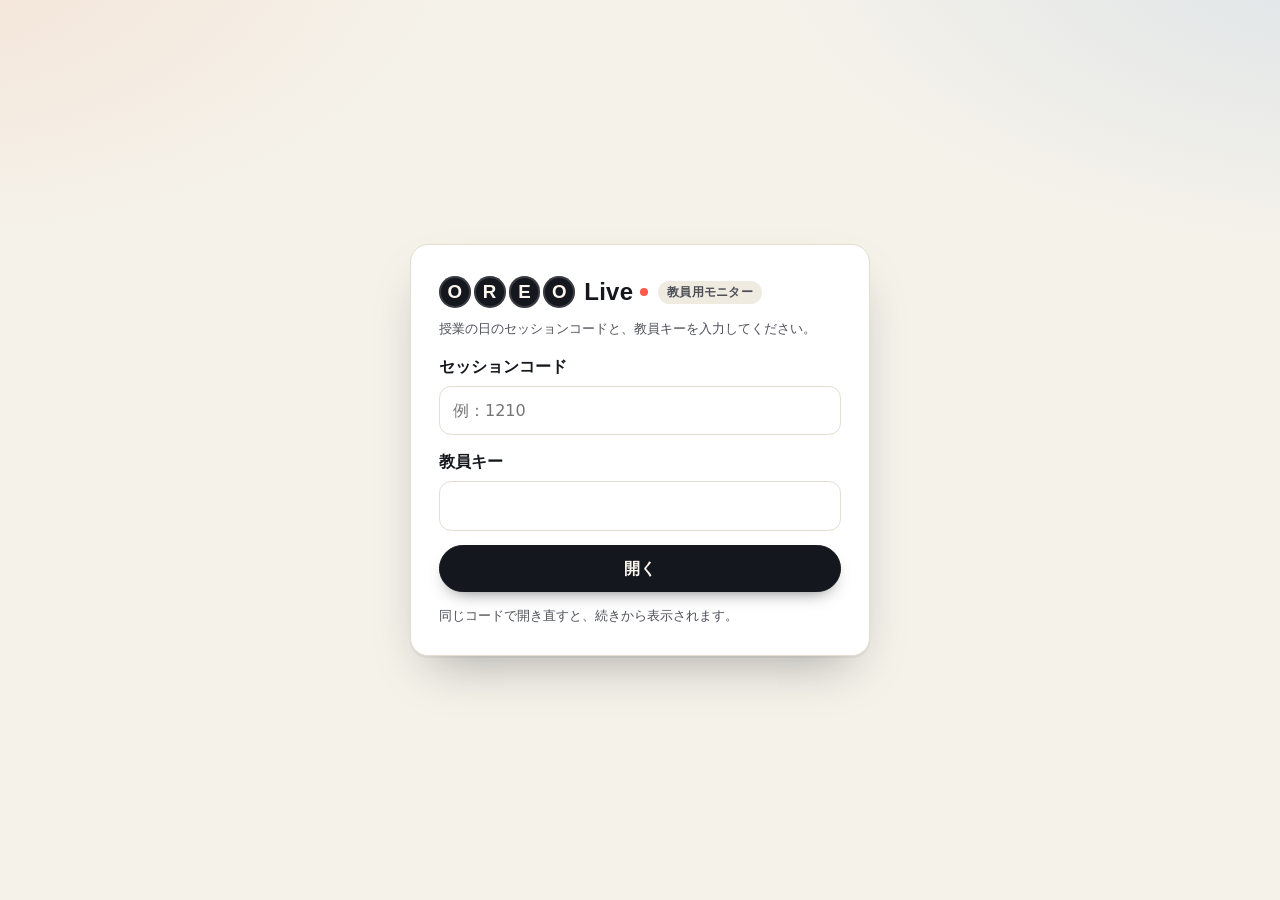
==== monitor.html @ ccb13ccd "3画面のデザインを刷新（クッキーとクリームの配色、丸いロゴ、濃い色のタイマー） Co-Authored-By: Claude Fable 5.2 <noreply@anthropic.com>" ====
<!DOCTYPE html>
<html lang="ja">
<head>
<meta charset="utf-8">
<meta name="viewport" content="width=device-width, initial-scale=1">
<title>OREO Live — Monitor</title>
<link rel="icon" href="data:,">
<link rel="stylesheet" href="style.css">
<style>
  html, body { height: 100%; }
  body { display: flex; flex-direction: column; }
  .login-screen { flex: 1; display: flex; align-items: center; justify-content: center; padding: 20px; }
  .login-screen .card { width: min(460px, 100%); padding: 28px; box-shadow: var(--shadow-lg); }
  .login-screen .brand { font-size: 24px; }
  .login-screen .brand small { background: var(--surface-2); color: var(--ink-2); }
  #appMon { flex: 1; display: flex; flex-direction: column; min-height: 0; }

  nav.tabs { display: flex; align-items: center; gap: 4px; padding: 8px 14px; overflow-x: auto; }
  nav.tabs .brand { font-size: 17px; margin-right: 14px; }
  nav.tabs button { border: 0; background: transparent; padding: 8px 15px; border-radius: 999px; font-weight: 700; color: rgba(251,247,238,0.68); white-space: nowrap; transition: background 0.15s, color 0.15s; }
  nav.tabs button:hover { color: var(--cream); background: rgba(255,255,255,0.08); }
  nav.tabs button.on { background: var(--cream); color: var(--cookie); }
  nav.tabs .kbd { font-size: 11px; opacity: 0.55; margin-right: 6px; font-family: var(--font-en); }

  .stage { flex: 1; min-height: 0; overflow: auto; padding: clamp(14px, 2.4vw, 36px); }
  .pane { max-width: 1400px; margin: 0 auto; }
  .ttl { font-size: clamp(16px, 1.4vw, 22px); color: var(--ink-2); font-weight: 800; letter-spacing: 0.02em; margin: 0 0 8px; }
  .topic-big { display: inline; font-family: var(--font-en); font-weight: 900; color: var(--ink); letter-spacing: -0.02em; font-size: clamp(32px, 4.4vw, 68px); line-height: 1.2; margin: 0; background: linear-gradient(transparent 60%, var(--marker) 60%, var(--marker) 93%, transparent 93%); -webkit-box-decoration-break: clone; box-decoration-break: clone; }
  .topic-ja { font-size: clamp(16px, 1.6vw, 24px); color: var(--ink-2); margin: 12px 0 0; }
  .huge { font-family: var(--font-en); font-weight: 900; font-variant-numeric: tabular-nums; line-height: 1; letter-spacing: -0.02em; }

  footer.ctrl { display: flex; align-items: center; gap: 10px; flex-wrap: wrap; padding: 8px 14px; font-size: 14px; }
  footer.ctrl .seg button { padding: 6px 12px; font-size: 14px; }
  footer.ctrl .stat { color: rgba(251,247,238,0.62); }
  footer.ctrl .stat b { color: var(--cream); font-family: var(--font-en); font-size: 16px; }

  /* 準備 */
  .qr-grid { display: grid; grid-template-columns: repeat(auto-fit, minmax(300px, 1fr)); gap: 18px; margin-top: 18px; }
  .qr-card { text-align: center; }
  .qr-card .qr svg { width: min(300px, 70vw); height: auto; border-radius: 12px; }
  .url { font-family: var(--font-en); font-size: 13px; word-break: break-all; color: var(--ink-2); background: var(--surface-2); padding: 8px 12px; border-radius: 10px; }

  /* 投票 */
  .vote-layout { display: grid; grid-template-columns: minmax(220px, 300px) 1fr; gap: clamp(18px, 3vw, 48px); align-items: center; margin-top: clamp(18px, 3vw, 40px); }
  .vote-qr { text-align: center; }
  .vote-qr { background: var(--surface); border: 1px solid var(--line); border-radius: var(--radius); box-shadow: var(--shadow); padding: 16px; }
  .vote-qr svg { width: 100%; height: auto; background: #fff; border-radius: 10px; }
  .code-big { display: inline-block; font-family: var(--font-en); font-weight: 900; font-size: 32px; letter-spacing: 0.1em; background: var(--cookie); color: var(--cream); padding: 2px 18px; border-radius: 12px; }
  .hbars { display: flex; flex-direction: column; gap: 18px; }
  .hbar-row { display: grid; grid-template-columns: 170px 1fr 90px; gap: 14px; align-items: center; }
  .hbar-row .lbl { font-family: var(--font-en); font-weight: 900; font-size: clamp(20px, 2.2vw, 34px); }
  .hbar-row .lbl small { display: block; font-family: var(--font); font-size: 14px; font-weight: 600; color: var(--ink-2); }
  .hbar-track { height: clamp(38px, 4.4vw, 66px); background: rgba(21,23,30,0.07); border-radius: 14px; overflow: hidden; }
  .hbar-fill { height: 100%; border-radius: 14px; transition: width 0.6s cubic-bezier(0.2, 0.8, 0.2, 1); }
  .hbar-row .num { font-family: var(--font-en); font-weight: 900; font-size: clamp(26px, 3vw, 46px); text-align: right; font-variant-numeric: tabular-nums; }

  /* タイマー */
  .debate-layout { display: grid; grid-template-columns: minmax(240px, 320px) 1fr; gap: clamp(18px, 3vw, 40px); }
  .phase-list { list-style: none; margin: 0; padding: 0; display: flex; flex-direction: column; gap: 6px; }
  .phase-list li { display: flex; justify-content: space-between; gap: 10px; padding: 11px 15px; border-radius: 14px; background: var(--surface); border: 1px solid var(--line); font-weight: 700; cursor: pointer; transition: transform 0.15s, background 0.15s; }
  .phase-list li.done { color: var(--ink-3); background: transparent; }
  .phase-list li.cur { background: var(--cookie); color: var(--cream); border-color: var(--cookie); box-shadow: var(--shadow-lg), inset 5px 0 0 var(--pop); transform: translateX(4px); }
  .phase-list li .t { font-family: var(--font-en); font-variant-numeric: tabular-nums; }
  .timer-card { text-align: center; padding: clamp(20px, 3vw, 44px); }
  .card.timer-card { background: var(--cookie); background-image: radial-gradient(700px 320px at 50% -10%, rgba(245,184,61,0.16), transparent 70%); color: var(--cream); border-color: transparent; box-shadow: var(--shadow-lg); border-radius: 28px; }
  .timer-card .btn { background: rgba(255,255,255,0.1); border-color: rgba(255,255,255,0.18); color: var(--cream); }
  .timer-card .btn:hover { background: rgba(255,255,255,0.18); }
  .timer-card .btn-primary { background: var(--pop); border-color: var(--pop); color: var(--cookie); box-shadow: 0 10px 24px -12px rgba(245,184,61,0.9); }
  .timer-card .btn-primary:hover { background: #ffc955; }
  .timer-card .btn-ghost { background: transparent; border-color: transparent; color: rgba(251,247,238,0.7); }
  .timer-card .ph { font-size: clamp(28px, 3.4vw, 54px); font-weight: 900; margin: 0; letter-spacing: -0.01em; }
  .timer-card .who { font-size: clamp(16px, 1.7vw, 26px); color: rgba(251,247,238,0.7); margin: 6px 0 0; }
  .timer-card .who b { color: var(--pop); }
  .timer-card .clock { font-size: clamp(90px, 15vw, 230px); margin: 10px 0; }
  .timer-card .clock.low { color: #ff8a5c; }
  .timer-card .hint { font-family: var(--font-en); font-weight: 700; font-size: clamp(18px, 1.9vw, 30px); color: var(--pop); background: rgba(245,184,61,0.14); display: inline-block; padding: 8px 20px; border-radius: 14px; }
  .prog { height: 10px; background: rgba(255,255,255,0.14); border-radius: 99px; overflow: hidden; margin: 8px auto 18px; max-width: 720px; }
  .prog div { height: 100%; background: var(--pop); border-radius: 99px; width: 0; transition: width 0.2s linear; }
  .timer-ctrl { display: flex; justify-content: center; gap: 10px; flex-wrap: wrap; }

  /* ライティング */
  .write-layout { display: grid; grid-template-columns: 1.2fr 1fr; gap: clamp(18px, 3vw, 40px); align-items: start; }
  .submit-big { font-size: clamp(64px, 9vw, 140px); }
  .banner-hint { background: var(--no); color: #fff; font-weight: 900; border-radius: 18px; padding: 14px 18px; font-size: clamp(20px, 2.2vw, 34px); text-align: center; margin-bottom: 16px; box-shadow: 0 14px 30px -16px rgba(235,104,52,0.9); }
  .groups { display: grid; grid-template-columns: repeat(4, 1fr); gap: 10px; }
  .gchip { background: var(--surface); border: 1px solid var(--line); border-radius: 14px; padding: 10px; text-align: center; font-weight: 600; }
  .gchip b { display: block; font-family: var(--font-en); font-weight: 900; font-size: 24px; }
  .gchip.full { background: var(--good); border-color: var(--good); color: #fff; }

  /* 結果 */
  .subtabs { display: flex; gap: 8px; flex-wrap: wrap; align-items: center; margin-bottom: 18px; }
  .flow-wrap { display: flex; flex-direction: column; gap: 22px; }
  .flow-row .lbl { font-weight: 900; font-size: clamp(18px, 1.8vw, 28px); margin-bottom: 8px; }
  .flow-row .bar { height: clamp(52px, 6vw, 84px); }
  .flow-row .stackbar > div { font-size: clamp(16px, 1.8vw, 28px); font-family: var(--font-en); }
  .legend { display: flex; gap: 18px; flex-wrap: wrap; font-weight: 700; }
  .legend i { display: inline-block; width: 14px; height: 14px; border-radius: 4px; margin-right: 6px; vertical-align: -1px; }
  .flow-chips { display: flex; gap: 12px; flex-wrap: wrap; }
  .flow-chip { background: var(--surface); border: 1px solid var(--line); border-radius: 16px; box-shadow: var(--shadow); padding: 10px 18px; font-size: clamp(16px, 1.6vw, 24px); font-weight: 700; }
  .flow-chip b { font-family: var(--font-en); font-size: 1.3em; }
  .reason-cols { display: grid; grid-template-columns: 1fr 1fr; gap: clamp(16px, 3vw, 40px); }
  .reason-col h3 { margin: 0 0 12px; font-size: clamp(22px, 2.2vw, 34px); font-family: var(--font-en); }
  .rbar { display: grid; grid-template-columns: 1fr 48px; gap: 10px; align-items: center; margin-bottom: 10px; }
  .rbar .name { font-weight: 700; font-size: clamp(15px, 1.4vw, 21px); }
  .rbar .name small { color: var(--ink-2); font-weight: 600; margin-left: 6px; }
  .rbar .track { grid-column: 1 / 2; height: 14px; background: var(--surface-2); border-radius: 99px; overflow: hidden; }
  .rbar .track div { height: 100%; border-radius: 99px; }
  .rbar .n { grid-row: 1 / 3; grid-column: 2; font-family: var(--font-en); font-weight: 900; font-size: 26px; text-align: right; }
  .points { margin: 14px 0 0; padding-left: 1.2em; font-family: var(--font-en); font-size: clamp(16px, 1.5vw, 22px); }
  .common { margin-top: 22px; background: var(--cookie); color: var(--cream); border-radius: 20px; padding: 18px 22px; box-shadow: var(--shadow-lg); }
  .common .muted, .common .ttl { color: rgba(251,247,238,0.7); }
  .common .en { font-size: clamp(18px, 1.8vw, 28px); font-weight: 800; color: var(--pop); }
  .picks { display: grid; grid-template-columns: repeat(auto-fit, minmax(320px, 1fr)); gap: 18px; }
  .pick-card { border-top: 8px solid var(--line); }
  .pick-card.yes { border-top-color: var(--yes); }
  .pick-card.no { border-top-color: var(--no); }
  .pick-card .src { font-weight: 800; color: var(--ink-2); margin-bottom: 8px; }
  .pick-card .txt { font-family: var(--font-en); font-size: clamp(17px, 1.6vw, 24px); line-height: 1.5; margin: 0 0 10px; }
  .pick-card .why { color: var(--ink-2); font-size: 15px; }

  /* Reply / 問い */
  .reply-text { font-family: var(--font-en); font-size: clamp(20px, 2.1vw, 32px); line-height: 1.45; margin: 0; }
  .final { text-align: center; padding-top: clamp(20px, 6vh, 80px); }
  .final .quote { display: inline-block; font-family: var(--font-en); font-weight: 700; font-size: clamp(18px, 1.8vw, 28px); color: var(--cream); background: var(--cookie); padding: 6px 22px; border-radius: 999px; letter-spacing: 0.04em; }
  .final .q { font-family: var(--font-en); font-weight: 900; color: var(--ink); letter-spacing: -0.02em; font-size: clamp(32px, 4.4vw, 70px); line-height: 1.25; white-space: pre-line; margin: 28px 0; }
  .final .ja { font-size: clamp(18px, 1.9vw, 30px); color: var(--ink-2); max-width: 1100px; margin: 0 auto; }

  .empty { color: var(--ink-3); font-size: 18px; padding: 30px 0; text-align: center; }
  @media (max-width: 860px) { .vote-layout, .debate-layout, .write-layout, .reason-cols { grid-template-columns: 1fr; } .hbar-row { grid-template-columns: 110px 1fr 60px; } }
</style>
</head>
<body>
<div id="demoBanner" class="demo-banner hidden">デモモード：AIは使わず、このブラウザ内のデータだけで動作します（準備タブの「サンプルデータを入れる」で見た目を確認できます）</div>

<div id="login" class="login-screen">
  <div class="card stack" style="display:flex;flex-direction:column;gap:14px">
    <div><div class="brand" style="margin-bottom:8px"><span class="logo dark"><i>O</i><i>R</i><i>E</i><i>O</i></span>Live<span class="live-dot"></span><small>教員用モニター</small></div><p class="muted small" style="margin:0">授業の日のセッションコードと、教員キーを入力してください。</p></div>
    <div><label class="field-label" for="inS">セッションコード</label><input id="inS" type="text" placeholder="例：1210" autocomplete="off"></div>
    <div><label class="field-label" for="inK">教員キー</label><input id="inK" type="password" autocomplete="current-password"></div>
    <button id="btnOpen" class="btn btn-primary">開く</button>
    <p class="small muted" style="margin:0">同じコードで開き直すと、続きから表示されます。</p>
  </div>
</div>

<div id="appMon" class="hidden">
  <nav class="tabs" id="tabs">
    <span class="brand"><span class="logo"><i>O</i><i>R</i><i>E</i><i>O</i></span>Live<span class="live-dot"></span></span>
    <button data-tab="setup"><span class="kbd">0</span>準備</button>
    <button data-tab="vote"><span class="kbd">1</span>最初の考え</button>
    <button data-tab="debate"><span class="kbd">2</span>ディベート</button>
    <button data-tab="write"><span class="kbd">3</span>ライティング</button>
    <button data-tab="results"><span class="kbd">4</span>結果</button>
    <button data-tab="reply"><span class="kbd">5</span>Reply Challenge</button>
    <button data-tab="final"><span class="kbd">6</span>新たな問い</button>
  </nav>

  <div class="stage">
    <!-- 0 準備 -->
    <section class="pane" data-pane="setup">
      <div class="ttl">授業の準備</div>
      <div class="row"><span class="code-big" id="codeShow"></span><span class="muted small" id="modelShow"></span></div>
      <div class="qr-grid">
        <div class="card qr-card"><div class="ttl">生徒用</div><div class="qr" id="qrStudent"></div><p class="url" id="urlStudent"></p></div>
        <div class="card qr-card"><div class="ttl">参観者用（指導案に貼付）</div><div class="qr" id="qrObserver"></div><p class="url" id="urlObserver"></p></div>
      </div>
      <div class="row" style="margin-top:18px">
        <button class="btn" id="btnCsv">提出データを CSV で保存</button>
        <button class="btn btn-danger" id="btnClear">このセッションのデータを削除</button>
        <button class="btn hidden" id="btnSeed">サンプルデータを入れる（デモ）</button>
      </div>
      <p class="small muted">リハーサルでは別のコード（例：TEST）を使うと、本番のデータと混ざりません。キーボードの 0〜6 でタブを切り替え、Space でタイマーの開始／一時停止、→ で次へ進めます。</p>
    </section>

    <!-- 1 最初の考え -->
    <section class="pane hidden" data-pane="vote">
      <p class="ttl">Step 1 — What do you think now?</p>
      <p class="topic-big" data-topic></p>
      <p class="topic-ja" data-topic-ja></p>
      <div class="vote-layout">
        <div class="vote-qr"><div id="qrVote"></div><div class="muted">コード</div><div class="code-big" data-code></div></div>
        <div>
          <div class="hbars" id="voteBars"></div>
          <p class="muted" style="margin-top:16px">回答 <b id="voteN" class="en">0</b> 人（匿名で集計しています）</p>
        </div>
      </div>
    </section>

    <!-- 2 ディベート -->
    <section class="pane hidden" data-pane="debate">
      <div class="debate-layout">
        <div>
          <div class="ttl">Mini-Debate</div>
          <ul class="phase-list" id="phaseList"></ul>
          <label class="small muted row" style="margin-top:12px;gap:6px"><input type="checkbox" id="autoNext" checked> 時間になったら自動で次へ（3秒後）</label>
        </div>
        <div class="card timer-card">
          <p class="ph" id="dPh"></p>
          <p class="who" id="dWho"></p>
          <div class="clock huge" id="dClock">0:00</div>
          <div class="prog"><div id="dProg"></div></div>
          <div class="hint hidden" id="dHint"></div>
          <div class="timer-ctrl" style="margin-top:20px">
            <button class="btn" id="dPrev">◀ 前へ</button>
            <button class="btn btn-primary" id="dToggle">▶ スタート</button>
            <button class="btn" id="dNext">次へ ▶</button>
            <button class="btn btn-ghost" id="dReset">↺ やり直す</button>
          </div>
        </div>
      </div>
    </section>

    <!-- 3 ライティング -->
    <section class="pane hidden" data-pane="write">
      <div id="wBanner" class="banner-hint hidden"></div>
      <div class="write-layout">
        <div class="card timer-card">
          <p class="ph">Writing — OREO</p>
          <p class="who">Write your <b>real</b> opinion. Then read the AI feedback and revise.</p>
          <div class="clock huge" id="wClock">12:00</div>
          <div class="prog"><div id="wProg"></div></div>
          <div class="timer-ctrl">
            <button class="btn btn-primary" id="wStart">▶ ライティング開始（生徒画面も切り替え）</button>
            <button class="btn" id="wPause">一時停止</button>
            <button class="btn btn-ghost" id="wReset">↺ リセット</button>
          </div>
        </div>
        <div>
          <div class="ttl">提出</div>
          <div class="row" style="align-items:baseline;gap:8px"><span class="huge submit-big" id="wN">0</span><span class="huge" style="font-size:40px;color:var(--ink-3)">/ <span id="wD">0</span></span></div>
          <p class="muted" style="margin:0 0 14px">再提出 <b id="wRe" class="en">0</b> 件</p>
          <div class="groups" id="wGroups"></div>
          <label class="small muted row" style="margin-top:14px;gap:6px"><input type="checkbox" id="wShowStance"> 賛否の割合を表示する</label>
          <div id="wStance" class="hidden" style="height:44px;margin-top:8px"></div>
        </div>
      </div>
    </section>

    <!-- 4 結果 -->
    <section class="pane hidden" data-pane="results">
      <div class="subtabs">
        <div class="seg" id="rTabs">
          <button data-r="flow" class="on">① 考えの変化</button>
          <button data-r="reasons">② 理由</button>
          <button data-r="picks">③ 代表意見</button>
        </div>
        <span class="spacer"></span>
        <span class="small muted" id="sumInfo"></span>
        <button class="btn btn-primary" id="btnSum">AI で集約</button>
      </div>
      <div id="rFlow"></div>
      <div id="rReasons" class="hidden"></div>
      <div id="rPicks" class="hidden"></div>
    </section>

    <!-- 5 Reply Challenge -->
    <section class="pane hidden" data-pane="reply">
      <div class="subtabs">
        <div class="seg" id="replyTabs">
          <button data-side="no" class="on">No側の意見に Yes側として返す</button>
          <button data-side="yes">Yes側の意見に No側として返す</button>
        </div>
      </div>
      <div class="write-layout">
        <div class="card" id="replyCard"></div>
        <div class="card timer-card">
          <p class="ph" id="rpPh">Reply in pairs</p>
          <p class="who">30 seconds each — “I see your point, but …”</p>
          <div class="clock huge" id="rpClock">1:00</div>
          <div class="timer-ctrl"><button class="btn btn-primary" id="rpToggle">▶ スタート</button><button class="btn btn-ghost" id="rpReset">↺</button></div>
        </div>
      </div>
    </section>

    <!-- 6 新たな問い -->
    <section class="pane hidden" data-pane="final">
      <div class="final">
        <div class="quote">“Human life first.” — Ogata Sadako</div>
        <p class="q" id="finalQ"></p>
        <p class="ja" id="finalQja"></p>
      </div>
    </section>
  </div>

  <footer class="ctrl">
    <span class="muted">生徒画面：</span>
    <div class="seg" id="phaseSeg">
      <button data-ph="vote">投票</button>
      <button data-ph="wait">待機（ディベート）</button>
      <button data-ph="writing">ライティング</button>
      <button data-ph="closed">終了</button>
    </div>
    <span class="spacer"></span>
    <span class="stat">投票 <b id="fVotes">0</b></span>
    <span class="stat">提出 <b id="fSubs">0</b> 人</span>
    <span class="stat" id="fConn"></span>
    <button class="btn btn-sm" id="btnFull">全画面</button>
  </footer>
</div>

<script src="config.js"></script>
<script src="api.js"></script>
<script src="vendor/qrcode.js"></script>
<script>
(function () {
  const C = window.OREO_CONFIG, API = window.OREO_API;
  const $ = (s) => document.querySelector(s);
  const $$ = (s) => Array.from(document.querySelectorAll(s));
  const esc = (t) => String(t ?? "").replace(/[&<>"']/g, (c) => ({ "&": "&amp;", "<": "&lt;", ">": "&gt;", '"': "&quot;", "'": "&#39;" }[c]));
  const store = {
    get(k) { try { return JSON.parse(localStorage.getItem(k)); } catch { return null; } },
    set(k, v) { try { localStorage.setItem(k, JSON.stringify(v)); } catch {} },
  };
  function toast(msg, isErr) {
    const el = document.createElement("div");
    el.className = "toast" + (isErr ? " err" : "");
    el.textContent = msg;
    document.body.appendChild(el);
    setTimeout(() => el.remove(), isErr ? 5200 : 2600);
  }
  const fmt = (sec) => { const s = Math.max(0, Math.ceil(sec)); return `${Math.floor(s / 60)}:${String(s % 60).padStart(2, "0")}`; };
  const oreo = (r) => [r.opinion, r.reason, r.example, r.conclusion].filter(Boolean).join(" ");
  const COLORS = { yes: "var(--yes)", no: "var(--no)", unsure: "var(--unsure)" };
  const LABEL = { yes: ["Yes", "受け入れるべき"], no: ["No", "増やすべきではない"], unsure: ["Not sure", "まだわからない"] };

  if (API.demo) { $("#demoBanner").classList.remove("hidden"); $("#btnSeed").classList.remove("hidden"); }
  $$("[data-topic]").forEach((e) => (e.textContent = C.TOPIC));
  $$("[data-topic-ja]").forEach((e) => (e.textContent = C.TOPIC_JA));
  $("#finalQ").textContent = C.FINAL_QUESTION;
  $("#finalQja").textContent = C.FINAL_QUESTION_JA;

  /* ================= データ ================= */
  const S = { s: "", key: "", observerKey: "" };
  const D = { since: 0, subs: new Map(), votes: [], starCounts: {}, summary: null, phase: null, ok: true };

  function latestByStudent() {
    const m = new Map();
    for (const r of D.subs.values()) { const c = m.get(r.student); if (!c || r.version > c.version) m.set(r.student, r); }
    return m;
  }
  function counts(list, key) { const c = {}; list.forEach((x) => (c[x[key]] = (c[x[key]] || 0) + 1)); return c; }

  /* ================= ログイン ================= */
  const params = new URLSearchParams(location.search);
  const saved = store.get("oreolive_monitor") || {};
  $("#inS").value = (params.get("s") || saved.s || "").toUpperCase();
  $("#inK").value = saved.key || "";
  if (API.demo && !$("#inK").value) $("#inK").value = "demo";
  $("#btnOpen").addEventListener("click", openSession);
  $("#inK").addEventListener("keydown", (e) => e.key === "Enter" && openSession());

  async function openSession() {
    const s = $("#inS").value.trim().toUpperCase(), key = $("#inK").value;
    if (!s || !key) return toast("コードとキーを入力してください", true);
    try {
      const res = await API.session(s, key);
      Object.assign(S, { s: res.code, key });
      D.phase = res.phase;
      store.set("oreolive_monitor", { s: S.s, key });
      try { const info = await API.info(S.s, key); S.observerKey = info.observerKey; $("#modelShow").textContent = "AI: " + info.model; } catch {}
      $("#login").classList.add("hidden");
      $("#appMon").classList.remove("hidden");
      $$("[data-code]").forEach((e) => (e.textContent = S.s));
      $("#codeShow").textContent = "セッション " + S.s;
      drawQRs();
      showTab(store.get("oreolive_monitor_tab") || "setup");
      poll();
      setInterval(poll, 4000);
    } catch (e) { toast(e.message, true); }
  }

  /* ================= QR ================= */
  function qrSvg(text) {
    try { const q = qrcode(0, "M"); q.addData(text); q.make(); return q.createSvgTag({ cellSize: 4, margin: 2, scalable: true }); }
    catch { return ""; }
  }
  function drawQRs() {
    const stu = new URL("index.html", location.href); stu.search = "?s=" + encodeURIComponent(S.s);
    const obs = new URL("observer.html", location.href); obs.search = `?s=${encodeURIComponent(S.s)}&k=${encodeURIComponent(S.observerKey || "")}`;
    $("#qrStudent").innerHTML = qrSvg(stu.href); $("#urlStudent").textContent = stu.href;
    $("#qrObserver").innerHTML = qrSvg(obs.href); $("#urlObserver").textContent = obs.href;
    $("#qrVote").innerHTML = qrSvg(stu.href);
  }

  /* ================= タブ ================= */
  let tab = "setup";
  function showTab(t) {
    tab = t;
    store.set("oreolive_monitor_tab", t);
    $$("#tabs button").forEach((b) => b.classList.toggle("on", b.dataset.tab === t));
    $$("[data-pane]").forEach((p) => p.classList.toggle("hidden", p.dataset.pane !== t));
    renderActive();
  }
  $("#tabs").addEventListener("click", (e) => { const b = e.target.closest("button"); if (b) showTab(b.dataset.tab); });
  const TAB_KEYS = ["setup", "vote", "debate", "write", "results", "reply", "final"];
  document.addEventListener("keydown", (e) => {
    if (/INPUT|TEXTAREA|SELECT/.test(document.activeElement.tagName) || $("#appMon").classList.contains("hidden")) return;
    if (/^[0-6]$/.test(e.key)) showTab(TAB_KEYS[+e.key]);
    else if (e.key === " ") { e.preventDefault(); if (tab === "debate") debate.toggle(); else if (tab === "write") (wTimer.running ? wTimer.pause() : wTimer.start()); else if (tab === "reply") rpTimer.toggle(); }
    else if (e.key === "ArrowRight" && tab === "debate") debate.next();
    else if (e.key === "ArrowLeft" && tab === "debate") debate.prev();
  });
  $("#btnFull").addEventListener("click", () => { if (document.fullscreenElement) document.exitFullscreen(); else document.documentElement.requestFullscreen && document.documentElement.requestFullscreen(); });

  /* ================= 生徒画面のフェーズ ================= */
  async function setPhase(ph) {
    try { await API.phase(S.s, S.key, ph); D.phase = ph; renderFooter(); toast("生徒画面：" + { vote: "投票", wait: "待機", writing: "ライティング", closed: "終了" }[ph]); }
    catch (e) { toast(e.message, true); }
  }
  $("#phaseSeg").addEventListener("click", (e) => { const b = e.target.closest("button"); if (b) setPhase(b.dataset.ph); });

  /* ================= ポーリング ================= */
  async function poll() {
    try {
      const res = await API.live(S.s, S.key, D.since);
      D.votes = res.votes || [];
      (res.subs || []).forEach((r) => { D.subs.set(r.id, r); D.since = Math.max(D.since, r.id); });
      D.starCounts = res.starCounts || {};
      D.summary = res.summary || null;
      D.phase = res.phase;
      D.ok = true;
    } catch (e) { D.ok = false; }
    renderFooter();
    renderActive();
  }
  function renderFooter() {
    $$("#phaseSeg button").forEach((b) => b.classList.toggle("on", b.dataset.ph === D.phase));
    $("#fVotes").textContent = D.votes.length;
    $("#fSubs").textContent = latestByStudent().size;
    $("#fConn").textContent = D.ok ? "" : "⚠ 通信エラー（再試行中）";
  }
  function renderActive() {
    if (tab === "vote") renderVote();
    if (tab === "write") renderWrite();
    if (tab === "results") renderResults();
    if (tab === "reply") renderReply();
  }

  /* ================= 1 最初の考え ================= */
  function hbars(c, keys, total) {
    const max = Math.max(1, ...keys.map((k) => c[k] || 0));
    return keys.map((k) => `<div class="hbar-row"><div class="lbl">${LABEL[k][0]}<small>${LABEL[k][1]}</small></div>
      <div class="hbar-track"><div class="hbar-fill" style="width:${((c[k] || 0) / max) * 100}%;background:${COLORS[k]}"></div></div>
      <div class="num">${c[k] || 0}</div></div>`).join("");
  }
  function renderVote() {
    const c = counts(D.votes, "stance");
    $("#voteBars").innerHTML = hbars(c, ["yes", "no", "unsure"]);
    $("#voteN").textContent = D.votes.length;
  }

  /* ================= タイマー ================= */
  function makeTimer(onTick, onEnd) {
    let total = 0, left = 0, running = false, endAt = 0, iv = null;
    function tick() {
      left = Math.max(0, (endAt - Date.now()) / 1000);
      if (left <= 0) { running = false; clearInterval(iv); onTick(0, total, false); onEnd && onEnd(); return; }
      onTick(left, total, true);
    }
    return {
      set(sec) { clearInterval(iv); total = left = sec; running = false; onTick(left, total, false); },
      start() { if (running || left <= 0) return; running = true; endAt = Date.now() + left * 1000; clearInterval(iv); iv = setInterval(tick, 200); onTick(left, total, true); },
      pause() { if (!running) return; left = Math.max(0, (endAt - Date.now()) / 1000); running = false; clearInterval(iv); onTick(left, total, false); },
      toggle() { running ? this.pause() : this.start(); },
      get running() { return running; }, get left() { return left; }, get total() { return total; },
    };
  }
  let actx = null;
  function beep(times = 3, freq = 880) {
    try {
      actx = actx || new (window.AudioContext || window.webkitAudioContext)();
      for (let i = 0; i < times; i++) {
        const o = actx.createOscillator(), g = actx.createGain(), t = actx.currentTime + i * 0.32;
        o.frequency.value = freq; o.connect(g); g.connect(actx.destination);
        g.gain.setValueAtTime(0.0001, t); g.gain.exponentialRampToValueAtTime(0.35, t + 0.02); g.gain.exponentialRampToValueAtTime(0.0001, t + 0.24);
        o.start(t); o.stop(t + 0.28);
      }
    } catch {}
  }

  /* ================= 2 ディベート ================= */
  const debate = (() => {
    const P = C.DEBATE_PHASES;
    let i = 0, autoT = null;
    const timer = makeTimer((left, total, running) => {
      $("#dClock").textContent = fmt(left);
      $("#dClock").classList.toggle("low", running && left <= 10);
      $("#dProg").style.width = total ? ((total - left) / total) * 100 + "%" : "0";
      $("#dToggle").textContent = running ? "一時停止" : "▶ スタート";
    }, () => {
      beep(3);
      if ($("#autoNext").checked && i < P.length - 1) { clearTimeout(autoT); autoT = setTimeout(() => { go(i + 1); timer.start(); }, 3000); }
    });
    function go(n) {
      clearTimeout(autoT);
      i = Math.max(0, Math.min(P.length - 1, n));
      const p = P[i];
      $("#dPh").textContent = p.label;
      $("#dWho").textContent = p.who;
      const hint = /反論/.test(p.label) ? C.DEBATE_HINTS.rebut : p.side ? C.DEBATE_HINTS[p.side] : "";
      $("#dHint").textContent = hint;
      $("#dHint").classList.toggle("hidden", !hint);
      $("#phaseList").innerHTML = P.map((q, k) => `<li data-i="${k}" class="${k < i ? "done" : k === i ? "cur" : ""}"><span>${esc(q.label)}</span><span class="t">${fmt(q.sec)}</span></li>`).join("");
      timer.set(p.sec);
    }
    $("#phaseList").addEventListener("click", (e) => { const li = e.target.closest("li"); if (li) go(+li.dataset.i); });
    $("#dToggle").onclick = () => { actx || beep(0); timer.toggle(); };
    $("#dNext").onclick = () => go(i + 1);
    $("#dPrev").onclick = () => go(i - 1);
    $("#dReset").onclick = () => go(0);
    go(0);
    return { toggle: () => timer.toggle(), next: () => go(i + 1), prev: () => go(i - 1) };
  })();

  /* ================= 3 ライティング ================= */
  const W_TOTAL = C.WRITING_MINUTES * 60;
  const wTimer = makeTimer((left, total) => {
    $("#wClock").textContent = fmt(left);
    $("#wProg").style.width = ((total - left) / total) * 100 + "%";
    const elapsed = total - left;
    const ban = $("#wBanner");
    if (left <= 0 && total) { ban.textContent = "Time's up! まだ送信していない人は、今すぐ送信しよう"; ban.classList.remove("hidden"); }
    else if (elapsed >= C.SUBMIT_HINT_MINUTE * 60) { ban.textContent = "Submit now! 送信して、AI のフィードバックを読んで直そう"; ban.classList.remove("hidden"); }
    else ban.classList.add("hidden");
  }, () => beep(4, 660));
  wTimer.set(W_TOTAL);
  let hintBeeped = false;
  setInterval(() => { if (wTimer.running && !hintBeeped && W_TOTAL - wTimer.left >= C.SUBMIT_HINT_MINUTE * 60) { hintBeeped = true; beep(2, 990); } }, 500);
  $("#wStart").onclick = async () => { actx || beep(0); if (D.phase !== "writing") await setPhase("writing"); wTimer.start(); };
  $("#wPause").onclick = () => wTimer.pause();
  $("#wReset").onclick = () => { hintBeeped = false; wTimer.set(W_TOTAL); };
  $("#wShowStance").onchange = renderWrite;

  function renderWrite() {
    const latest = [...latestByStudent().values()];
    const students = new Set([...D.votes.map((v) => v.student), ...latest.map((r) => r.student)]);
    $("#wN").textContent = latest.length;
    $("#wD").textContent = students.size;
    $("#wRe").textContent = [...D.subs.values()].filter((r) => r.version > 1).length;
    const members = {}, done = {};
    D.votes.forEach((v) => v.grp && (members[v.grp] = (members[v.grp] || 0) + 1));
    latest.forEach((r) => r.grp && (done[r.grp] = (done[r.grp] || 0) + 1));
    const gs = Array.from({ length: C.GROUPS }, (_, k) => String(k + 1));
    $("#wGroups").innerHTML = gs.map((g) => { const m = Math.max(members[g] || 0, done[g] || 0); return `<div class="gchip ${m && done[g] >= m ? "full" : ""}">G${g}<b>${done[g] || 0}/${m || "–"}</b></div>`; }).join("");
    const box = $("#wStance");
    box.classList.toggle("hidden", !$("#wShowStance").checked);
    const c = counts(latest, "stance"), n = latest.length || 1;
    box.innerHTML = `<div class="stackbar">${["yes", "no"].filter((k) => c[k]).map((k) => `<div class="${k}" style="width:${(c[k] / n) * 100}%">${LABEL[k][0]} ${c[k]}</div>`).join("")}</div>`;
  }

  /* ================= 4 結果 ================= */
  let rView = "flow";
  $("#rTabs").addEventListener("click", (e) => { const b = e.target.closest("button"); if (!b) return; rView = b.dataset.r; $$("#rTabs button").forEach((x) => x.classList.toggle("on", x === b)); renderResults(); });
  $("#btnSum").addEventListener("click", async () => {
    const b = $("#btnSum"); b.disabled = true; b.textContent = "集約中…（20秒ほど）";
    try { const res = await API.summarize(S.s, S.key); D.summary = res.summary; toast("集約しました"); renderResults(); }
    catch (e) { toast(e.message, true); }
    finally { b.disabled = false; b.textContent = D.summary ? "もう一度集約" : "AI で集約"; }
  });

  function stack(c, keys) {
    const n = keys.reduce((a, k) => a + (c[k] || 0), 0) || 1;
    return `<div class="stackbar">${keys.filter((k) => c[k]).map((k) => `<div class="${k}" style="width:${(c[k] / n) * 100}%" title="${LABEL[k][0]} ${c[k]}">${(c[k] / n) >= 0.08 ? `${LABEL[k][0]} ${c[k]}` : c[k]}</div>`).join("")}</div>`;
  }
  function starsByStudent() {
    const per = {};
    for (const r of D.subs.values()) { const n = D.starCounts[r.id] || 0; if (n) per[r.student] = (per[r.student] || 0) + n; }
    return per;
  }
  function teacherPicks(latest) {
    const per = starsByStudent();
    return latest.filter((r) => per[r.student] && r.consent && r.flag === "ok").map((r) => ({ r, n: per[r.student] })).sort((a, b) => b.n - a.n).slice(0, 2);
  }
  function renderResults() {
    const lm = latestByStudent(), latest = [...lm.values()];
    $("#rFlow").classList.toggle("hidden", rView !== "flow");
    $("#rReasons").classList.toggle("hidden", rView !== "reasons");
    $("#rPicks").classList.toggle("hidden", rView !== "picks");
    $("#sumInfo").textContent = D.summary ? `AI集約：${new Date(D.summary.at).toLocaleTimeString("ja-JP", { hour: "2-digit", minute: "2-digit" })}（${D.summary.count}人分）` : "";
    $("#btnSum").textContent = D.summary ? "もう一度集約" : "AI で集約";

    if (rView === "flow") {
      const before = counts(D.votes, "stance"), after = counts(latest, "stance");
      const vmap = Object.fromEntries(D.votes.map((v) => [v.student, v.stance]));
      const flow = {};
      latest.forEach((r) => { const v = vmap[r.student]; if (v) flow[`${v}>${r.stance}`] = (flow[`${v}>${r.stance}`] || 0) + 1; });
      const changed = (flow["yes>no"] || 0) + (flow["no>yes"] || 0);
      const decided = (flow["unsure>yes"] || 0) + (flow["unsure>no"] || 0);
      const chip = (k, txt) => `<div class="flow-chip">${txt} <b>${flow[k] || 0}</b> 人</div>`;
      $("#rFlow").innerHTML = latest.length || D.votes.length ? `
        <div class="flow-wrap">
          <div class="legend"><span><i style="background:var(--yes)"></i>Yes</span><span><i style="background:var(--no)"></i>No</span><span><i style="background:var(--unsure)"></i>Not sure</span></div>
          <div class="flow-row"><div class="lbl">授業の最初 <span class="muted small">（${D.votes.length}人）</span></div><div class="bar">${stack(before, ["yes", "no", "unsure"])}</div></div>
          <div class="flow-row"><div class="lbl">ディベートの後（ライティング） <span class="muted small">（${latest.length}人）</span></div><div class="bar">${stack(after, ["yes", "no"])}</div></div>
          <div><div class="ttl">考えが変わった人 <span class="huge" style="font-size:44px;color:var(--ink)">${changed}</span> 人　／　Not sure から決めた人 <span class="huge" style="font-size:44px;color:var(--ink)">${decided}</span> 人</div>
          <div class="flow-chips">${chip("yes>no", "Yes → No")}${chip("no>yes", "No → Yes")}${chip("unsure>yes", "Not sure → Yes")}${chip("unsure>no", "Not sure → No")}</div></div>
        </div>` : `<div class="empty">まだデータがありません</div>`;
    }

    if (rView === "reasons") {
      const col = (stance) => {
        const list = latest.filter((r) => r.stance === stance);
        const c = counts(list, "reason_tag");
        const rows = Object.entries(c).sort((a, b) => b[1] - a[1]);
        const max = Math.max(1, ...rows.map((x) => x[1]));
        const pts = D.summary ? D.summary[stance + "_points"] || [] : [];
        return `<div class="reason-col card"><h3 style="color:${stance === "yes" ? "#174f93" : "#9a3a12"}">${LABEL[stance][0]} <span class="muted small" style="font-family:var(--font)">${list.length}人</span></h3>
          ${rows.length ? rows.map(([t, n]) => { const L = C.REASON_LABELS[t] || [t, ""]; return `<div class="rbar"><div class="name">${esc(L[0])}<small>${esc(L[1])}</small></div><div class="n">${n}</div><div class="track"><div style="width:${(n / max) * 100}%;background:${COLORS[stance]}"></div></div></div>`; }).join("") : `<div class="empty">—</div>`}
          ${pts.length ? `<div class="ttl" style="margin-top:14px">AI のまとめ</div><ol class="points">${pts.map((p) => `<li>${esc(p)}</li>`).join("")}</ol>` : ""}
        </div>`;
      };
      $("#rReasons").innerHTML = `<div class="reason-cols">${col("yes")}${col("no")}</div>
        ${D.summary ? `<div class="common"><div class="ttl">Common ground — 両方に共通する考え</div><div class="en">${esc(D.summary.common_ground_en)}</div><div class="muted">${esc(D.summary.common_ground_ja)}</div></div>
        <p class="muted" style="margin-top:12px">${esc(D.summary.overview_ja)}</p>` : `<p class="muted" style="margin-top:14px">「AI で集約」を押すと、それぞれの立場の主な理由と、両者に共通する考えが表示されます。</p>`}`;
    }

    if (rView === "picks") {
      const card = (cls, src, text, why) => `<div class="card pick-card ${cls}"><div class="src">${src}</div><p class="txt">${esc(text)}</p>${why ? `<div class="why">${esc(why)}</div>` : ""}</div>`;
      const cur = (p) => { if (!p) return null; const r = lm.get(p.student); return r ? oreo(r) : p.text; };
      const aiPicks = D.summary ? [D.summary.pick_yes, D.summary.pick_no].filter(Boolean) : [];
      const aiStudents = new Set(aiPicks.map((p) => p.student));
      const starOf = starsByStudent();
      const tp = teacherPicks(latest).filter(({ r }) => !aiStudents.has(r.student));
      let html = "";
      aiPicks.forEach((p) => {
        const s = p === D.summary.pick_yes ? "yes" : "no";
        const agree = starOf[p.student] ? `　<span class="badge" style="background:#fff4cc;color:#6b5200">参観の先生方も推薦 ⭐${starOf[p.student]}</span>` : "";
        html += card(s, `AI が選んだ意見 — ${LABEL[s][0]}${agree}`, cur(p), p.why_ja);
      });
      tp.forEach(({ r, n }) => (html += card(r.stance, `参観の先生方が選んだ意見 — ${LABEL[r.stance][0]}（⭐${n}）`, oreo(r), "")));
      $("#rPicks").innerHTML = html ? `<div class="picks">${html}</div>` : `<div class="empty">「AI で集約」を押すと代表意見が表示されます。参観の先生方の⭐もここに並びます。</div>`;
    }
  }

  /* ================= 5 Reply Challenge ================= */
  let replySide = "no";
  $("#replyTabs").addEventListener("click", (e) => { const b = e.target.closest("button"); if (!b) return; replySide = b.dataset.side; $$("#replyTabs button").forEach((x) => x.classList.toggle("on", x === b)); renderReply(); });
  function replyPick(side) {
    const lm = latestByStudent();
    const p = D.summary && D.summary["pick_" + side];
    if (p) { const r = lm.get(p.student); return r ? oreo(r) : p.text; }
    const tp = teacherPicks([...lm.values()]).find((x) => x.r.stance === side);
    return tp ? oreo(tp.r) : "";
  }
  function renderReply() {
    const text = replyPick(replySide);
    const as = replySide === "no" ? "Yes" : "No";
    $("#replyCard").innerHTML = text
      ? `<div class="ttl">${replySide === "no" ? "No側" : "Yes側"}の代表意見 — あなたは <b>${as}</b> 側として返そう</div><p class="reply-text">${esc(text)}</p>`
      : `<div class="empty">先に「結果」タブで AI で集約してください。</div>`;
  }
  const rpTimer = (() => {
    let half = false;
    const t = makeTimer((left, total, running) => {
      $("#rpClock").textContent = fmt(left);
      $("#rpPh").textContent = left > 30 || !total ? "Person 1" : "Person 2";
      $("#rpToggle").textContent = running ? "一時停止" : "▶ スタート";
      if (running && left <= 30 && !half) { half = true; beep(2, 990); }
    }, () => beep(3));
    t.set(60);
    $("#rpToggle").onclick = () => { actx || beep(0); t.toggle(); };
    $("#rpReset").onclick = () => { half = false; t.set(60); };
    return { toggle: () => t.toggle() };
  })();

  /* ================= 準備タブのボタン ================= */
  $("#btnCsv").onclick = async () => {
    try {
      const blob = await API.exportCsv(S.s, S.key);
      const a = document.createElement("a");
      a.href = URL.createObjectURL(blob); a.download = `oreo-live-${S.s}.csv`; a.click();
      setTimeout(() => URL.revokeObjectURL(a.href), 5000);
    } catch (e) { toast(e.message, true); }
  };
  let clearArmed = 0;
  $("#btnClear").onclick = async () => {
    const b = $("#btnClear");
    if (Date.now() - clearArmed > 4000) { clearArmed = Date.now(); b.textContent = "本当に削除する場合はもう一度押す"; setTimeout(() => (b.textContent = "このセッションのデータを削除"), 4000); return; }
    try { await API.clear(S.s, S.key); D.subs.clear(); D.since = 0; D.summary = null; D.votes = []; toast("削除しました"); b.textContent = "このセッションのデータを削除"; poll(); }
    catch (e) { toast(e.message, true); }
  };
  $("#btnSeed").onclick = async () => { await API.seed(S.s); toast("サンプルデータを入れました"); poll(); };

  if ($("#inS").value && $("#inK").value && params.get("auto") === "1") openSession();
})();
</script>
</body>
</html>
---- style.css ----
/* OREO Live — 共通スタイル
 * 配色の考え方：濃いクッキー色（--cookie）とクリーム色（--cream）を土台に、
 * Yes＝青、No＝オレンジを目立たせる。強調は黄色（--pop）。 */
:root {
  --bg: #f5f2ea;
  --surface: #ffffff;
  --surface-2: #efebe1;
  --line: #e3ded1;
  --ink: #15171e;
  --ink-2: #4d4f58;
  --ink-3: #8b8c93;
  --cookie: #15171e;
  --cookie-2: #23262f;
  --cream: #fbf7ee;
  --accent: #1b2333;
  --accent-soft: #e9ebf3;
  --pop: #f5b83d;
  --pop-soft: #fdf0cd;
  --marker: #fbdf95;
  --yes: #2472d8;
  --yes-soft: #e2edfc;
  --yes-ink: #174f93;
  --no: #eb6834;
  --no-soft: #fde9df;
  --no-ink: #9a3a12;
  --unsure: #9b9a94;
  --unsure-soft: #eeede9;
  --good: #1f7a4d;
  --good-soft: #e1f3e9;
  --fix: #b3261e;
  --fix-soft: #fbe7e5;
  --radius: 18px;
  --shadow: 0 1px 0 rgba(21, 23, 30, 0.04), 0 12px 32px -14px rgba(21, 23, 30, 0.22);
  --shadow-lg: 0 2px 0 rgba(21, 23, 30, 0.05), 0 24px 48px -20px rgba(21, 23, 30, 0.35);
  --font: "Hiragino Sans", "Hiragino Kaku Gothic ProN", "Noto Sans JP", "Yu Gothic UI", "Yu Gothic", "Meiryo", system-ui, sans-serif;
  --font-en: "Segoe UI Variable Display", "SF Pro Display", "Avenir Next", "Segoe UI", "Helvetica Neue", Arial, var(--font);
}
* { box-sizing: border-box; }
html, body { margin: 0; }
body {
  background-color: var(--bg);
  /* 左上にオレンジ、右上に青のうすい光：2つの立場を表す */
  background-image:
    radial-gradient(900px 480px at -8% -6%, rgba(235, 104, 52, 0.11), transparent 62%),
    radial-gradient(1000px 520px at 108% -8%, rgba(36, 114, 216, 0.12), transparent 62%);
  background-repeat: no-repeat;
  color: var(--ink);
  font-family: var(--font);
  line-height: 1.6;
  -webkit-text-size-adjust: 100%;
  -webkit-font-smoothing: antialiased;
}
.en { font-family: var(--font-en); }
button, input, select, textarea { font: inherit; color: inherit; }
button { cursor: pointer; -webkit-tap-highlight-color: transparent; }
.hidden { display: none !important; }

/* ---- ロゴ（丸いクッキーに O R E O） ---- */
.logo { display: inline-flex; gap: 3px; margin-right: 9px; }
.logo i {
  width: 1.7em; height: 1.7em; border-radius: 50%; flex: none;
  display: inline-flex; align-items: center; justify-content: center;
  font-style: normal; font-family: var(--font-en); font-weight: 900; font-size: 0.78em; line-height: 1;
  background: var(--cream); color: var(--cookie);
  box-shadow: inset 0 0 0 2px rgba(21, 23, 30, 0.14);
}
.logo.dark i { background: var(--cookie); color: var(--cream); box-shadow: inset 0 0 0 2px rgba(255, 255, 255, 0.16); }
.live-dot { display: inline-block; width: 8px; height: 8px; border-radius: 50%; background: #ff5a4d; margin-left: 7px; flex: none; animation: livePulse 1.8s ease-in-out infinite; }
@keyframes livePulse { 0%, 100% { box-shadow: 0 0 0 0 rgba(255, 90, 77, 0.55); } 60% { box-shadow: 0 0 0 7px rgba(255, 90, 77, 0); } }
.brand { display: inline-flex; align-items: center; font-family: var(--font-en); font-weight: 800; letter-spacing: 0.01em; white-space: nowrap; }
.brand small { font-family: var(--font); font-weight: 600; font-size: 12px; margin-left: 10px; padding: 2px 9px; border-radius: 999px; }

/* ---- 濃い色の帯（ヘッダー・タブ・操作バー） ---- */
.top, nav.tabs, footer.ctrl { background: var(--cookie); color: var(--cream); }
.top .brand, nav.tabs .brand { color: var(--cream); }
.top .brand small, nav.tabs .brand small { background: rgba(255, 255, 255, 0.12); color: rgba(251, 247, 238, 0.8); }
.top .muted, footer.ctrl .muted { color: rgba(251, 247, 238, 0.62); }
.top .seg, footer.ctrl .seg { background: rgba(255, 255, 255, 0.1); }
.top .seg button, footer.ctrl .seg button { color: rgba(251, 247, 238, 0.72); }
.top .seg button:hover, footer.ctrl .seg button:hover { color: var(--cream); }
.top .seg button.on, footer.ctrl .seg button.on { background: var(--cream); color: var(--cookie); box-shadow: none; }
.top input[type="text"] { border-color: transparent; }
footer.ctrl .btn { background: rgba(255, 255, 255, 0.1); border-color: rgba(255, 255, 255, 0.16); color: var(--cream); }
footer.ctrl .btn:hover { background: rgba(255, 255, 255, 0.18); }

/* ---- ボタン ---- */
.btn {
  display: inline-flex; align-items: center; justify-content: center; gap: 8px;
  min-height: 46px; padding: 10px 20px; border-radius: 999px;
  border: 1px solid var(--line); background: var(--surface); color: var(--ink);
  font-weight: 700; transition: background 0.15s, transform 0.08s, box-shadow 0.15s;
}
.btn:hover { background: var(--surface-2); }
.btn:active { transform: translateY(1px) scale(0.99); }
.btn:disabled { opacity: 0.45; cursor: not-allowed; }
.btn-primary { background: var(--cookie); border-color: var(--cookie); color: var(--cream); box-shadow: 0 8px 18px -10px rgba(21, 23, 30, 0.7); }
.btn-primary:hover { background: var(--cookie-2); }
.btn-ghost { background: transparent; border-color: transparent; }
.btn-danger { color: var(--fix); border-color: #e7c3bf; }
.btn-sm { min-height: 34px; padding: 6px 14px; font-size: 14px; }

.card {
  background: var(--surface); border: 1px solid var(--line); border-radius: var(--radius);
  box-shadow: var(--shadow); padding: 20px;
}
.muted { color: var(--ink-2); }
.small { font-size: 13px; }
.row { display: flex; gap: 12px; align-items: center; flex-wrap: wrap; }
.spacer { flex: 1; }

/* 英語の見出しに引く、黄色のマーカー */
.mark { background: linear-gradient(transparent 58%, var(--marker) 58%, var(--marker) 94%, transparent 94%); -webkit-box-decoration-break: clone; box-decoration-break: clone; padding: 0 0.08em; }

.badge {
  display: inline-flex; align-items: center; gap: 4px; padding: 3px 11px; border-radius: 999px;
  font-size: 13px; font-weight: 700; background: var(--surface-2); color: var(--ink-2); white-space: nowrap;
}
.badge.yes { background: var(--yes); color: #fff; }
.badge.no { background: var(--no); color: #fff; }
.badge.unsure { background: var(--unsure-soft); color: var(--ink-2); }

.grade { display: inline-flex; flex-direction: column; align-items: center; min-width: 86px; padding: 10px 12px 8px; border-radius: 16px; background: var(--surface-2); }
.grade b { font-size: 34px; line-height: 1.05; font-family: var(--font-en); font-weight: 900; }
.grade span { font-size: 12px; font-weight: 600; color: var(--ink-2); }
.grade.g-A { background: var(--good-soft); } .grade.g-A b { color: var(--good); }
.grade.g-B { background: var(--yes-soft); } .grade.g-B b { color: var(--yes-ink); }
.grade.g-C { background: var(--pop-soft); } .grade.g-C b { color: #8a5a00; }
.grade.g-D { background: var(--fix-soft); } .grade.g-D b { color: var(--fix); }

.seg { display: inline-flex; background: var(--surface-2); border-radius: 999px; padding: 4px; gap: 4px; }
.seg button { border: 0; background: transparent; border-radius: 999px; padding: 8px 16px; font-weight: 700; color: var(--ink-2); transition: background 0.15s, color 0.15s; }
.seg button.on { background: var(--cookie); color: var(--cream); box-shadow: 0 4px 10px -6px rgba(21, 23, 30, 0.6); }

.field-label { font-weight: 700; display: block; margin-bottom: 6px; }
input[type="text"], input[type="password"], select, textarea {
  width: 100%; border: 1.5px solid var(--line); border-radius: 12px; padding: 11px 13px; background: #fff;
  transition: border-color 0.15s, box-shadow 0.15s;
}
textarea { resize: vertical; line-height: 1.55; font-family: var(--font-en); font-size: 17px; }
input:focus, select:focus, textarea:focus { outline: none; border-color: var(--cookie); box-shadow: 0 0 0 4px rgba(245, 184, 61, 0.45); }
button:focus-visible { outline: 3px solid var(--pop); outline-offset: 2px; }
input[type="checkbox"] { accent-color: var(--cookie); }

.toast {
  position: fixed; left: 50%; bottom: 24px; transform: translateX(-50%);
  background: var(--cookie); color: var(--cream); padding: 12px 20px; border-radius: 14px; z-index: 50;
  box-shadow: var(--shadow-lg); max-width: min(92vw, 560px); font-size: 15px; font-weight: 600;
}
.toast.err { background: var(--fix); color: #fff; }

.demo-banner {
  background: var(--pop); color: var(--cookie); font-size: 13px; font-weight: 600;
  padding: 6px 14px; text-align: center;
}

/* 横棒（100%積み上げ） */
.stackbar { display: flex; width: 100%; height: 100%; gap: 3px; }
.stackbar > div { height: 100%; border-radius: 10px; display: flex; align-items: center; justify-content: center; color: #fff; font-weight: 800; min-width: 0; overflow: hidden; white-space: nowrap; transition: width 0.5s ease; }
.stackbar .yes { background: var(--yes); }
.stackbar .no { background: var(--no); }
.stackbar .unsure { background: var(--unsure); }

/* 画面の切り替わりを、ふわっと見せる */
@keyframes riseIn { from { opacity: 0; transform: translateY(8px); } to { opacity: 1; transform: none; } }
main > section:not(.hidden), .pane:not(.hidden) { animation: riseIn 0.32s ease both; }
@media (prefers-reduced-motion: reduce) { *, *::before, *::after { animation: none !important; transition: none !important; } }
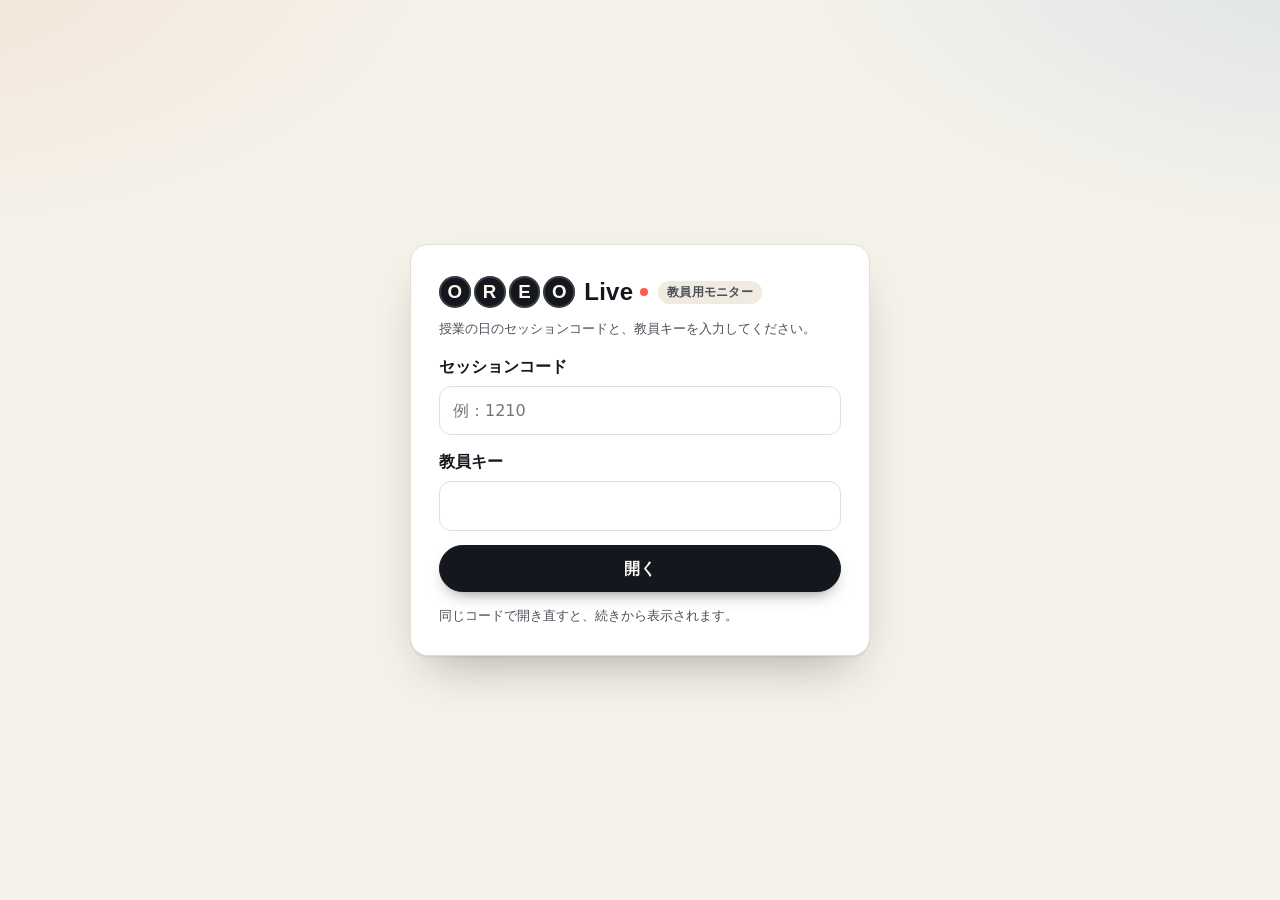
==== commit 59507b1c: "提出ごとに AI のコメント・問いかけ・添削を自動で返し、振り返りと参観者用パスワードを追加 - 英文を提出すると、AI のコメント（日本語）、問いかけ2〜3個（やさしい英語＋日本語訳）、添削が自動で" ====
--- a/monitor.html
+++ b/monitor.html
@@ -35,15 +35,21 @@
   footer.ctrl .stat b { color: var(--cream); font-family: var(--font-en); font-size: 16px; }
 
   /* 準備 */
+  details.adv { margin-top: 12px; }
+  details.adv summary { cursor: pointer; color: var(--ink-3); font-size: 13px; font-weight: 600; width: fit-content; }
+  .topic-row { margin-top: 8px; background: var(--surface); border: 1px solid var(--line); border-radius: 14px; padding: 10px 16px; }
   .qr-grid { display: grid; grid-template-columns: repeat(auto-fit, minmax(300px, 1fr)); gap: 18px; margin-top: 18px; }
   .qr-card { text-align: center; }
   .qr-card .qr svg { width: min(300px, 70vw); height: auto; border-radius: 12px; }
   .url { font-family: var(--font-en); font-size: 13px; word-break: break-all; color: var(--ink-2); background: var(--surface-2); padding: 8px 12px; border-radius: 10px; }
+  .pw-row { display: flex; align-items: center; justify-content: center; gap: 8px; flex-wrap: wrap; margin-top: 10px; }
+  .pw-row .pw { font-family: var(--font-en); font-weight: 800; font-size: 20px; letter-spacing: 0.06em; background: var(--surface-2); padding: 3px 14px; border-radius: 10px; }
+  .pw-row .pw.unset { color: var(--fix); font-family: var(--font); font-size: 15px; letter-spacing: 0; }
+  .teacher-view { margin-top: 18px; display: flex; gap: 14px; align-items: center; flex-wrap: wrap; background: var(--surface); border: 1px solid var(--line); border-left: 6px solid var(--cookie); border-radius: var(--radius); padding: 14px 18px; }
 
   /* 投票 */
   .vote-layout { display: grid; grid-template-columns: minmax(220px, 300px) 1fr; gap: clamp(18px, 3vw, 48px); align-items: center; margin-top: clamp(18px, 3vw, 40px); }
-  .vote-qr { text-align: center; }
-  .vote-qr { background: var(--surface); border: 1px solid var(--line); border-radius: var(--radius); box-shadow: var(--shadow); padding: 16px; }
+  .vote-qr { text-align: center; background: var(--surface); border: 1px solid var(--line); border-radius: var(--radius); box-shadow: var(--shadow); padding: 16px; }
   .vote-qr svg { width: 100%; height: auto; background: #fff; border-radius: 10px; }
   .code-big { display: inline-block; font-family: var(--font-en); font-weight: 900; font-size: 32px; letter-spacing: 0.1em; background: var(--cookie); color: var(--cream); padding: 2px 18px; border-radius: 12px; }
   .hbars { display: flex; flex-direction: column; gap: 18px; }
@@ -86,47 +92,74 @@
   .gchip { background: var(--surface); border: 1px solid var(--line); border-radius: 14px; padding: 10px; text-align: center; font-weight: 600; }
   .gchip b { display: block; font-family: var(--font-en); font-weight: 900; font-size: 24px; }
   .gchip.full { background: var(--good); border-color: var(--good); color: #fff; }
+  .join { display: flex; gap: 14px; align-items: center; margin-top: 18px; background: var(--surface); border: 1px solid var(--line); border-radius: var(--radius); padding: 12px 16px; }
+  .join svg { width: 120px; height: 120px; background: #fff; border-radius: 8px; flex: none; }
+  .wstats { display: flex; gap: 18px; flex-wrap: wrap; margin: 0 0 14px; color: var(--ink-2); font-weight: 700; }
+  .wstats b { font-family: var(--font-en); font-size: 22px; color: var(--ink); }
 
   /* 結果 */
   .subtabs { display: flex; gap: 8px; flex-wrap: wrap; align-items: center; margin-bottom: 18px; }
-  .flow-wrap { display: flex; flex-direction: column; gap: 22px; }
+  .flow-wrap { display: flex; flex-direction: column; gap: 18px; }
   .flow-row .lbl { font-weight: 900; font-size: clamp(18px, 1.8vw, 28px); margin-bottom: 8px; }
-  .flow-row .bar { height: clamp(52px, 6vw, 84px); }
+  .flow-row .bar { height: clamp(46px, 5vw, 76px); }
   .flow-row .stackbar > div { font-size: clamp(16px, 1.8vw, 28px); font-family: var(--font-en); }
   .legend { display: flex; gap: 18px; flex-wrap: wrap; font-weight: 700; }
   .legend i { display: inline-block; width: 14px; height: 14px; border-radius: 4px; margin-right: 6px; vertical-align: -1px; }
   .flow-chips { display: flex; gap: 12px; flex-wrap: wrap; }
   .flow-chip { background: var(--surface); border: 1px solid var(--line); border-radius: 16px; box-shadow: var(--shadow); padding: 10px 18px; font-size: clamp(16px, 1.6vw, 24px); font-weight: 700; }
   .flow-chip b { font-family: var(--font-en); font-size: 1.3em; }
-  .reason-cols { display: grid; grid-template-columns: 1fr 1fr; gap: clamp(16px, 3vw, 40px); }
-  .reason-col h3 { margin: 0 0 12px; font-size: clamp(22px, 2.2vw, 34px); font-family: var(--font-en); }
-  .rbar { display: grid; grid-template-columns: 1fr 48px; gap: 10px; align-items: center; margin-bottom: 10px; }
-  .rbar .name { font-weight: 700; font-size: clamp(15px, 1.4vw, 21px); }
-  .rbar .name small { color: var(--ink-2); font-weight: 600; margin-left: 6px; }
-  .rbar .track { grid-column: 1 / 2; height: 14px; background: var(--surface-2); border-radius: 99px; overflow: hidden; }
-  .rbar .track div { height: 100%; border-radius: 99px; }
-  .rbar .n { grid-row: 1 / 3; grid-column: 2; font-family: var(--font-en); font-weight: 900; font-size: 26px; text-align: right; }
-  .points { margin: 14px 0 0; padding-left: 1.2em; font-family: var(--font-en); font-size: clamp(16px, 1.5vw, 22px); }
-  .common { margin-top: 22px; background: var(--cookie); color: var(--cream); border-radius: 20px; padding: 18px 22px; box-shadow: var(--shadow-lg); }
-  .common .muted, .common .ttl { color: rgba(251,247,238,0.7); }
-  .common .en { font-size: clamp(18px, 1.8vw, 28px); font-weight: 800; color: var(--pop); }
-  .picks { display: grid; grid-template-columns: repeat(auto-fit, minmax(320px, 1fr)); gap: 18px; }
-  .pick-card { border-top: 8px solid var(--line); }
-  .pick-card.yes { border-top-color: var(--yes); }
-  .pick-card.no { border-top-color: var(--no); }
-  .pick-card .src { font-weight: 800; color: var(--ink-2); margin-bottom: 8px; }
-  .pick-card .txt { font-family: var(--font-en); font-size: clamp(17px, 1.6vw, 24px); line-height: 1.5; margin: 0 0 10px; }
-  .pick-card .why { color: var(--ink-2); font-size: 15px; }
-
-  /* Reply / 問い */
-  .reply-text { font-family: var(--font-en); font-size: clamp(20px, 2.1vw, 32px); line-height: 1.45; margin: 0; }
+  .flow-sub { color: var(--ink-2); font-weight: 700; font-size: clamp(14px, 1.2vw, 18px); margin-top: 10px; }
+
+  /* 意見のまとめ（派ごと × 読む前・授業の後） */
+  .sum-grid { display: grid; gap: 12px; align-items: stretch; }
+  .sum-grid.two { grid-template-columns: minmax(110px, 160px) 1fr 1fr; }
+  .sum-grid.one { grid-template-columns: minmax(110px, 160px) 1fr; }
+  .sum-head { font-weight: 900; font-size: clamp(17px, 1.6vw, 24px); color: var(--ink-2); padding: 0 4px; align-self: end; }
+  .sum-head small { font-weight: 700; font-size: 0.75em; color: var(--ink-3); margin-left: 6px; }
+  .sum-side { display: flex; flex-direction: column; justify-content: center; font-family: var(--font-en); font-weight: 900; font-size: clamp(22px, 2.4vw, 36px); border-radius: var(--radius); padding: 12px 16px; color: #fff; }
+  .sum-side small { font-family: var(--font); font-size: 14px; font-weight: 700; opacity: 0.9; }
+  .sum-side.yes { background: var(--yes); } .sum-side.no { background: var(--no); } .sum-side.unsure { background: var(--unsure); }
+  .sum-cell { background: var(--surface); border: 1px solid var(--line); border-radius: var(--radius); box-shadow: var(--shadow); padding: 14px 18px; }
+  .sum-cell .cnt { font-weight: 800; color: var(--ink-2); font-size: 15px; }
+  .sum-cell .ov { font-weight: 800; font-size: clamp(18px, 1.7vw, 26px); line-height: 1.45; margin: 4px 0 8px; }
+  .sum-cell ul { margin: 0; padding-left: 1.2em; font-size: clamp(16px, 1.45vw, 22px); line-height: 1.55; }
+  .sum-cell.none { background: transparent; box-shadow: none; border-style: dashed; color: var(--ink-3); display: flex; align-items: center; justify-content: center; }
+  .shift { margin-top: 18px; background: var(--surface); border: 1px solid var(--line); border-left: 6px solid var(--pop); border-radius: var(--radius); box-shadow: var(--shadow); padding: 16px 20px; }
+  .shift p { font-size: clamp(18px, 1.7vw, 26px); font-weight: 700; margin: 0; line-height: 1.55; }
+  .common { margin-top: 14px; background: var(--cookie); color: var(--cream); border-radius: 20px; padding: 16px 22px; box-shadow: var(--shadow-lg); }
+  .common .ttl { color: rgba(251,247,238,0.7); }
+  .common p { font-size: clamp(18px, 1.7vw, 26px); font-weight: 800; color: var(--pop); margin: 0; line-height: 1.55; }
+
+  /* 書いた量 */
+  .wc-cards { display: grid; grid-template-columns: repeat(auto-fit, minmax(240px, 1fr)); gap: 16px; }
+  .wc-card { background: var(--surface); border: 1px solid var(--line); border-radius: var(--radius); box-shadow: var(--shadow); padding: 16px 20px; }
+  .wc-card .big { font-size: clamp(40px, 5vw, 76px); }
+  .wc-card .arrow { color: var(--ink-3); font-size: 0.6em; margin: 0 8px; }
+  .hist { display: grid; grid-auto-flow: column; grid-auto-columns: 1fr; gap: 10px; align-items: end; height: 260px; margin-top: 18px; background: var(--surface); border: 1px solid var(--line); border-radius: var(--radius); padding: 18px 18px 8px; }
+  .hcol { display: flex; flex-direction: column; justify-content: flex-end; height: 100%; }
+  .hbars2 { flex: 1; display: flex; align-items: flex-end; justify-content: center; gap: 4px; }
+  .hbars2 div { width: 40%; max-width: 46px; border-radius: 8px 8px 0 0; position: relative; min-height: 2px; }
+  .hbars2 div span { position: absolute; top: -22px; left: 50%; transform: translateX(-50%); font-family: var(--font-en); font-weight: 800; font-size: 14px; color: var(--ink-2); }
+  .hbars2 .b { background: #c9c6bc; } .hbars2 .a { background: var(--cookie); }
+  .hcol .x { text-align: center; font-family: var(--font-en); font-weight: 700; font-size: 13px; color: var(--ink-2); margin-top: 6px; border-top: 1px solid var(--line); padding-top: 4px; }
+
+  /* 振り返り */
+  .rf-card { padding: clamp(18px, 2.6vw, 36px); }
+  .rf-prompt { font-size: clamp(22px, 2.4vw, 38px); font-weight: 900; line-height: 1.5; margin: 4px 0 16px; }
+  .rf-hints { margin: 0; padding-left: 1.3em; font-size: clamp(18px, 1.8vw, 28px); line-height: 1.7; color: var(--ink-2); }
+  /* 新たな問い */
   .final { text-align: center; padding-top: clamp(20px, 6vh, 80px); }
   .final .quote { display: inline-block; font-family: var(--font-en); font-weight: 700; font-size: clamp(18px, 1.8vw, 28px); color: var(--cream); background: var(--cookie); padding: 6px 22px; border-radius: 999px; letter-spacing: 0.04em; }
   .final .q { font-family: var(--font-en); font-weight: 900; color: var(--ink); letter-spacing: -0.02em; font-size: clamp(32px, 4.4vw, 70px); line-height: 1.25; white-space: pre-line; margin: 28px 0; }
   .final .ja { font-size: clamp(18px, 1.9vw, 30px); color: var(--ink-2); max-width: 1100px; margin: 0 auto; }
 
   .empty { color: var(--ink-3); font-size: 18px; padding: 30px 0; text-align: center; }
-  @media (max-width: 860px) { .vote-layout, .debate-layout, .write-layout, .reason-cols { grid-template-columns: 1fr; } .hbar-row { grid-template-columns: 110px 1fr 60px; } }
+  @media (max-width: 860px) {
+    .vote-layout, .debate-layout, .write-layout { grid-template-columns: 1fr; }
+    .hbar-row { grid-template-columns: 110px 1fr 60px; }
+    .sum-grid.two, .sum-grid.one { grid-template-columns: 1fr; }
+    .sum-head:empty { display: none; }
+  }
 </style>
 </head>
 <body>
@@ -150,7 +183,7 @@
     <button data-tab="debate"><span class="kbd">2</span>ディベート</button>
     <button data-tab="write"><span class="kbd">3</span>ライティング</button>
     <button data-tab="results"><span class="kbd">4</span>結果</button>
-    <button data-tab="reply"><span class="kbd">5</span>Reply Challenge</button>
+    <button data-tab="reflect"><span class="kbd">5</span>振り返り</button>
     <button data-tab="final"><span class="kbd">6</span>新たな問い</button>
   </nav>
 
@@ -159,12 +192,28 @@
     <section class="pane" data-pane="setup">
       <div class="ttl">授業の準備</div>
       <div class="row"><span class="code-big" id="codeShow"></span><span class="muted small" id="modelShow"></span></div>
+      <!-- トピックの切り替え。ふだんは閉じてあり、データが1件でも入ったセッションでは枠ごと出さない（本番のモニターに選択肢を映さないため） -->
+      <details class="adv hidden" id="advBox">
+        <summary>詳細設定</summary>
+        <div class="row topic-row">
+          <label class="field-label" for="selTopic" style="margin:0">トピック</label>
+          <select id="selTopic" style="width:auto;min-width:300px"></select>
+          <span class="small muted">投票や提出が1件でも入ると変えられなくなり、この欄も表示されなくなります。</span>
+        </div>
+      </details>
       <div class="qr-grid">
         <div class="card qr-card"><div class="ttl">生徒用</div><div class="qr" id="qrStudent"></div><p class="url" id="urlStudent"></p></div>
-        <div class="card qr-card"><div class="ttl">参観者用（指導案に貼付）</div><div class="qr" id="qrObserver"></div><p class="url" id="urlObserver"></p></div>
+        <div class="card qr-card"><div class="ttl">参観者用（指導案に貼付）</div><div class="qr" id="qrObserver"></div><p class="url" id="urlObserver"></p>
+          <div class="pw-row"><span class="field-label" style="margin:0">参観者用パスワード</span><span class="pw" id="pwShow"></span><button class="btn btn-sm" id="pwToggle">表示</button><button class="btn btn-sm" id="pwEdit">決める・変える</button></div>
+          <p class="small muted" style="margin:6px 0 0">QR と URL にはパスワードを入れていません。参観の先生方には、口頭や校内の連絡でお伝えください（校外の方には伝えない）。授業の後にパスワードを変えると、それまでの参観者は開けなくなります。</p>
+        </div>
+      </div>
+      <div class="teacher-view">
+        <button class="btn" id="btnTeacherView">先生用の一覧を開く（別のタブ）</button>
+        <span class="small muted">生徒一人ひとりの英文（読む前・授業の後）を、和訳、AI のコメント・問いかけ・添削、振り返りと一緒に読めます。教員キーで開くので、パスワードは要りません。生徒の英文がすべて見えるので、<b>モニターに映しているときは開かないでください</b>。</span>
       </div>
       <div class="row" style="margin-top:18px">
-        <button class="btn" id="btnCsv">提出データを CSV で保存</button>
+        <button class="btn" id="btnCsv">データを CSV で保存</button>
         <button class="btn btn-danger" id="btnClear">このセッションのデータを削除</button>
         <button class="btn hidden" id="btnSeed">サンプルデータを入れる（デモ）</button>
       </div>
@@ -209,13 +258,20 @@
       </div>
     </section>
 
-    <!-- 3 ライティング -->
+    <!-- 3 ライティング（本文を読む前／授業の後） -->
     <section class="pane hidden" data-pane="write">
       <div id="wBanner" class="banner-hint hidden"></div>
+      <div class="subtabs" id="wModeRow">
+        <div class="seg" id="wMode">
+          <button data-m="pre">本文を読む前（単元の最初）</button>
+          <button data-m="post">授業の後（ディベートの後）</button>
+        </div>
+        <span class="small muted">どちらのライティングかを選んでから「ライティング開始」を押します。</span>
+      </div>
       <div class="write-layout">
         <div class="card timer-card">
-          <p class="ph">Writing — OREO</p>
-          <p class="who">Write your <b>real</b> opinion. Then read the AI feedback and revise.</p>
+          <p class="ph" id="wPh"></p>
+          <p class="who" id="wWho"></p>
           <div class="clock huge" id="wClock">12:00</div>
           <div class="prog"><div id="wProg"></div></div>
           <div class="timer-ctrl">
@@ -226,11 +282,12 @@
         </div>
         <div>
           <div class="ttl">提出</div>
-          <div class="row" style="align-items:baseline;gap:8px"><span class="huge submit-big" id="wN">0</span><span class="huge" style="font-size:40px;color:var(--ink-3)">/ <span id="wD">0</span></span></div>
-          <p class="muted" style="margin:0 0 14px">再提出 <b id="wRe" class="en">0</b> 件</p>
+          <div class="row" style="align-items:baseline;gap:8px"><span class="huge submit-big" id="wN">0</span><span class="huge" style="font-size:40px;color:var(--ink-3)" id="wDwrap">/ <span id="wD">0</span></span><span class="huge" style="font-size:40px;color:var(--ink-3)" id="wUnit">人</span></div>
+          <div class="wstats"><span>平均 <b id="wAvg">0</b> words</span><span>AI のコメントが届いた人 <b id="wFb">0</b></span></div>
           <div class="groups" id="wGroups"></div>
           <label class="small muted row" style="margin-top:14px;gap:6px"><input type="checkbox" id="wShowStance"> 賛否の割合を表示する</label>
           <div id="wStance" class="hidden" style="height:44px;margin-top:8px"></div>
+          <div class="join"><div id="qrWrite"></div><div><div class="muted small">まだ開いていない人は QR から</div><div class="code-big" data-code></div></div></div>
         </div>
       </div>
     </section>
@@ -240,33 +297,40 @@
       <div class="subtabs">
         <div class="seg" id="rTabs">
           <button data-r="flow" class="on">① 考えの変化</button>
-          <button data-r="reasons">② 理由</button>
-          <button data-r="picks">③ 代表意見</button>
+          <button data-r="sum">② 意見のまとめ</button>
+          <button data-r="words">③ 書いた量</button>
         </div>
         <span class="spacer"></span>
         <span class="small muted" id="sumInfo"></span>
-        <button class="btn btn-primary" id="btnSum">AI で集約</button>
+        <button class="btn btn-primary" id="btnSum">AI でまとめる</button>
       </div>
       <div id="rFlow"></div>
-      <div id="rReasons" class="hidden"></div>
-      <div id="rPicks" class="hidden"></div>
+      <div id="rSum" class="hidden"></div>
+      <div id="rWords" class="hidden"></div>
     </section>
 
-    <!-- 5 Reply Challenge -->
-    <section class="pane hidden" data-pane="reply">
-      <div class="subtabs">
-        <div class="seg" id="replyTabs">
-          <button data-side="no" class="on">No側の意見に Yes側として返す</button>
-          <button data-side="yes">Yes側の意見に No側として返す</button>
-        </div>
-      </div>
+    <!-- 5 振り返り（時間調整を兼ねる） -->
+    <section class="pane hidden" data-pane="reflect">
       <div class="write-layout">
-        <div class="card" id="replyCard"></div>
-        <div class="card timer-card">
-          <p class="ph" id="rpPh">Reply in pairs</p>
-          <p class="who">30 seconds each — “I see your point, but …”</p>
-          <div class="clock huge" id="rpClock">1:00</div>
-          <div class="timer-ctrl"><button class="btn btn-primary" id="rpToggle">▶ スタート</button><button class="btn btn-ghost" id="rpReset">↺</button></div>
+        <div class="card rf-card">
+          <div class="ttl">振り返り — Reflection（日本語で）</div>
+          <p class="rf-prompt" id="rfPrompt"></p>
+          <ul class="rf-hints" id="rfHints"></ul>
+          <p class="muted" style="margin:16px 0 0">タブレットの「📝 振り返り」に書いて、「保存する」を押そう。何度でも書き直せます。</p>
+        </div>
+        <div>
+          <div class="card timer-card">
+            <p class="ph">Reflection</p>
+            <div class="clock huge" id="rfClock">5:00</div>
+            <div class="prog"><div id="rfProg"></div></div>
+            <div class="timer-ctrl">
+              <button class="btn btn-primary" id="rfToggle">▶ スタート</button>
+              <button class="btn" id="rfMinus">−1分</button>
+              <button class="btn" id="rfPlus">＋1分</button>
+              <button class="btn btn-ghost" id="rfReset">↺</button>
+            </div>
+          </div>
+          <div class="wstats" style="margin-top:16px"><span>振り返りを書いた人 <b id="rfN">0</b> / <span id="rfD">0</span> 人</span></div>
         </div>
       </div>
     </section>
@@ -274,7 +338,7 @@
     <!-- 6 新たな問い -->
     <section class="pane hidden" data-pane="final">
       <div class="final">
-        <div class="quote">“Human life first.” — Ogata Sadako</div>
+        <div class="quote" id="finalQuote"></div>
         <p class="q" id="finalQ"></p>
         <p class="ja" id="finalQja"></p>
       </div>
@@ -284,14 +348,17 @@
   <footer class="ctrl">
     <span class="muted">生徒画面：</span>
     <div class="seg" id="phaseSeg">
+      <button data-ph="pre" title="本文を読む前のライティング（単元の最初）">読む前に書く</button>
       <button data-ph="vote">投票</button>
       <button data-ph="wait">待機（ディベート）</button>
       <button data-ph="writing">ライティング</button>
       <button data-ph="closed">終了</button>
     </div>
     <span class="spacer"></span>
+    <span class="stat" id="fPreWrap">読む前 <b id="fPre">0</b></span>
     <span class="stat">投票 <b id="fVotes">0</b></span>
-    <span class="stat">提出 <b id="fSubs">0</b> 人</span>
+    <span class="stat"><span id="fPostLbl">授業の後</span> <b id="fPost">0</b></span>
+    <span class="stat">振り返り <b id="fRf">0</b></span>
     <span class="stat" id="fConn"></span>
     <button class="btn btn-sm" id="btnFull">全画面</button>
   </footer>
@@ -318,26 +385,37 @@
     setTimeout(() => el.remove(), isErr ? 5200 : 2600);
   }
   const fmt = (sec) => { const s = Math.max(0, Math.ceil(sec)); return `${Math.floor(s / 60)}:${String(s % 60).padStart(2, "0")}`; };
-  const oreo = (r) => [r.opinion, r.reason, r.example, r.conclusion].filter(Boolean).join(" ");
   const COLORS = { yes: "var(--yes)", no: "var(--no)", unsure: "var(--unsure)" };
-  const LABEL = { yes: ["Yes", "受け入れるべき"], no: ["No", "増やすべきではない"], unsure: ["Not sure", "まだわからない"] };
+  let T = window.OREO_TOPIC(); // いまのセッションのトピック（文言）
+  const LABEL = { yes: ["Yes", T.YES_JA], no: ["No", T.NO_JA], unsure: ["Not sure", "まだわからない"] };
+
+  /* ================= データ ================= */
+  const S = { s: "", key: "", observerPassword: "" };
+  const D = { since: 0, writings: new Map(), votes: [], summary: null, phase: null, topic: "", ok: true, loaded: false };
+  const byRound = (round) => [...D.writings.values()].filter((w) => w.round === round);
+  function counts(list, key) { const c = {}; list.forEach((x) => (c[x[key]] = (c[x[key]] || 0) + 1)); return c; }
 
   if (API.demo) { $("#demoBanner").classList.remove("hidden"); $("#btnSeed").classList.remove("hidden"); }
-  $$("[data-topic]").forEach((e) => (e.textContent = C.TOPIC));
-  $$("[data-topic-ja]").forEach((e) => (e.textContent = C.TOPIC_JA));
-  $("#finalQ").textContent = C.FINAL_QUESTION;
-  $("#finalQja").textContent = C.FINAL_QUESTION_JA;
-
-  /* ================= データ ================= */
-  const S = { s: "", key: "", observerKey: "" };
-  const D = { since: 0, subs: new Map(), votes: [], starCounts: {}, summary: null, phase: null, ok: true };
-
-  function latestByStudent() {
-    const m = new Map();
-    for (const r of D.subs.values()) { const c = m.get(r.student); if (!c || r.version > c.version) m.set(r.student, r); }
-    return m;
-  }
-  function counts(list, key) { const c = {}; list.forEach((x) => (c[x[key]] = (c[x[key]] || 0) + 1)); return c; }
+  $("#selTopic").innerHTML = Object.entries(C.TOPICS).map(([id, t]) => `<option value="${esc(id)}">${esc(t.NAME)} — ${esc(t.TOPIC)}</option>`).join("");
+  function applyTopic(id) {
+    T = window.OREO_TOPIC(id);
+    D.topic = C.TOPICS[id] ? id : C.DEFAULT_TOPIC;
+    LABEL.yes[1] = T.YES_JA;
+    LABEL.no[1] = T.NO_JA;
+    $$("[data-topic]").forEach((e) => (e.textContent = T.TOPIC));
+    $$("[data-topic-ja]").forEach((e) => (e.textContent = T.TOPIC_JA));
+    $("#finalQ").textContent = T.FINAL_QUESTION;
+    $("#finalQja").textContent = T.FINAL_QUESTION_JA;
+    $("#finalQuote").textContent = T.QUOTE || "";
+    $("#finalQuote").classList.toggle("hidden", !T.QUOTE);
+    const R = T.REFLECTION || { PROMPT: "", HINTS: [] };
+    $("#rfPrompt").textContent = R.PROMPT;
+    $("#rfHints").innerHTML = (R.HINTS || []).map((h) => `<li>${esc(h)}</li>`).join("");
+    $("#selTopic").value = D.topic;
+    try { debate.refresh(); } catch {} // 最初の1回は、ディベートのタイマーがまだ用意されていない
+    try { setMode(wModeAuto(), false); } catch {}
+  }
+  applyTopic(C.DEFAULT_TOPIC);
 
   /* ================= ログイン ================= */
   const params = new URLSearchParams(location.search);
@@ -355,15 +433,17 @@
       const res = await API.session(s, key);
       Object.assign(S, { s: res.code, key });
       D.phase = res.phase;
+      applyTopic(res.topic);
       store.set("oreolive_monitor", { s: S.s, key });
-      try { const info = await API.info(S.s, key); S.observerKey = info.observerKey; $("#modelShow").textContent = "AI: " + info.model; } catch {}
+      try { const info = await API.info(S.s, key); S.observerPassword = info.observerPassword || ""; $("#modelShow").textContent = "AI: " + info.model; } catch {}
       $("#login").classList.add("hidden");
       $("#appMon").classList.remove("hidden");
       $$("[data-code]").forEach((e) => (e.textContent = S.s));
       $("#codeShow").textContent = "セッション " + S.s;
       drawQRs();
       showTab(store.get("oreolive_monitor_tab") || "setup");
-      poll();
+      await poll();
+      setMode(wModeAuto(), false);
       setInterval(poll, 4000);
     } catch (e) { toast(e.message, true); }
   }
@@ -375,11 +455,37 @@
   }
   function drawQRs() {
     const stu = new URL("index.html", location.href); stu.search = "?s=" + encodeURIComponent(S.s);
-    const obs = new URL("observer.html", location.href); obs.search = `?s=${encodeURIComponent(S.s)}&k=${encodeURIComponent(S.observerKey || "")}`;
+    // 参観者用の QR・URL にはパスワードを入れない（指導案が校外に出ても、パスワードがなければ読めない）
+    const obs = new URL("observer.html", location.href); obs.search = "?s=" + encodeURIComponent(S.s);
     $("#qrStudent").innerHTML = qrSvg(stu.href); $("#urlStudent").textContent = stu.href;
     $("#qrObserver").innerHTML = qrSvg(obs.href); $("#urlObserver").textContent = obs.href;
     $("#qrVote").innerHTML = qrSvg(stu.href);
-  }
+    $("#qrWrite").innerHTML = qrSvg(stu.href);
+    renderPw();
+  }
+  // 参観者用パスワード：ふだんは伏せて表示（モニターに映っていても見えないように）
+  let pwVisible = false;
+  function renderPw() {
+    const pw = S.observerPassword;
+    const el = $("#pwShow");
+    el.classList.toggle("unset", !pw);
+    el.textContent = !pw ? "⚠ まだ決まっていません（参観者用ページが開けません）" : pwVisible ? pw : "●".repeat(Math.min(pw.length, 10));
+    $("#pwToggle").classList.toggle("hidden", !pw);
+    $("#pwToggle").textContent = pwVisible ? "隠す" : "表示";
+  }
+  $("#pwToggle").onclick = () => { pwVisible = !pwVisible; renderPw(); };
+  $("#pwEdit").onclick = async () => {
+    const v = prompt("参観者用のパスワード（4〜40文字）を入力してください。参観の先生方に、口頭や校内の連絡でお伝えします。", S.observerPassword || "");
+    if (v === null) return;
+    try { const res = await API.password(S.s, S.key, v); S.observerPassword = res.observerPassword; pwVisible = false; renderPw(); toast("参観者用パスワードを保存しました"); }
+    catch (e) { toast(e.message, true); }
+  };
+  // 先生用の一覧：参観者用ページを、この端末に保存した教員キーで開く（URL にキーは入れない）
+  $("#btnTeacherView").onclick = () => {
+    const u = new URL("observer.html", location.href);
+    u.search = `?s=${encodeURIComponent(S.s)}&as=teacher`;
+    window.open(u.href, "_blank");
+  };
 
   /* ================= タブ ================= */
   let tab = "setup";
@@ -391,19 +497,20 @@
     renderActive();
   }
   $("#tabs").addEventListener("click", (e) => { const b = e.target.closest("button"); if (b) showTab(b.dataset.tab); });
-  const TAB_KEYS = ["setup", "vote", "debate", "write", "results", "reply", "final"];
+  const TAB_KEYS = ["setup", "vote", "debate", "write", "results", "reflect", "final"];
   document.addEventListener("keydown", (e) => {
     if (/INPUT|TEXTAREA|SELECT/.test(document.activeElement.tagName) || $("#appMon").classList.contains("hidden")) return;
     if (/^[0-6]$/.test(e.key)) showTab(TAB_KEYS[+e.key]);
-    else if (e.key === " ") { e.preventDefault(); if (tab === "debate") debate.toggle(); else if (tab === "write") (wTimer.running ? wTimer.pause() : wTimer.start()); else if (tab === "reply") rpTimer.toggle(); }
+    else if (e.key === " ") { e.preventDefault(); if (tab === "debate") debate.toggle(); else if (tab === "write") (wTimer.running ? wTimer.pause() : wTimer.start()); else if (tab === "reflect") rfTimer.toggle(); }
     else if (e.key === "ArrowRight" && tab === "debate") debate.next();
     else if (e.key === "ArrowLeft" && tab === "debate") debate.prev();
   });
   $("#btnFull").addEventListener("click", () => { if (document.fullscreenElement) document.exitFullscreen(); else document.documentElement.requestFullscreen && document.documentElement.requestFullscreen(); });
 
   /* ================= 生徒画面のフェーズ ================= */
+  const PHASE_NAME = { pre: "本文を読む前のライティング", vote: "投票", wait: "待機", writing: "ライティング", closed: "終了" };
   async function setPhase(ph) {
-    try { await API.phase(S.s, S.key, ph); D.phase = ph; renderFooter(); toast("生徒画面：" + { vote: "投票", wait: "待機", writing: "ライティング", closed: "終了" }[ph]); }
+    try { await API.phase(S.s, S.key, ph); D.phase = ph; renderFooter(); renderActive(); toast("生徒画面：" + PHASE_NAME[ph]); }
     catch (e) { toast(e.message, true); }
   }
   $("#phaseSeg").addEventListener("click", (e) => { const b = e.target.closest("button"); if (b) setPhase(b.dataset.ph); });
@@ -413,38 +520,51 @@
     try {
       const res = await API.live(S.s, S.key, D.since);
       D.votes = res.votes || [];
-      (res.subs || []).forEach((r) => { D.subs.set(r.id, r); D.since = Math.max(D.since, r.id); });
-      D.starCounts = res.starCounts || {};
+      // 和訳や添削が後から付くと upd が進むので、同じ id は上書きする
+      (res.writings || []).forEach((w) => { D.writings.set(w.id, w); D.since = Math.max(D.since, w.upd || 0); });
       D.summary = res.summary || null;
       D.phase = res.phase;
+      D.loaded = true;
+      if (res.topic && res.topic !== D.topic) applyTopic(res.topic);
       D.ok = true;
+      if (!wModePicked && !wTimer.running) setMode(wModeAuto(), false);
     } catch (e) { D.ok = false; }
     renderFooter();
     renderActive();
   }
   function renderFooter() {
     $$("#phaseSeg button").forEach((b) => b.classList.toggle("on", b.dataset.ph === D.phase));
+    const pre = byRound("pre").length;
+    // 練習のトピック（読む前に書かない）では「読む前に書く」を出さない
+    $("#phaseSeg [data-ph=pre]").classList.toggle("hidden", !T.PRE_WRITING && D.phase !== "pre");
+    // データが入ったセッションでは、トピックの切り替え欄を出さない（最初の取得が済むまでも出さない）
+    const empty = D.loaded && !D.votes.length && !D.writings.size;
+    $("#advBox").classList.toggle("hidden", !empty);
+    if (!empty) $("#advBox").open = false;
+    $("#fPre").textContent = pre;
+    $("#fPreWrap").classList.toggle("hidden", !T.PRE_WRITING && !pre);
     $("#fVotes").textContent = D.votes.length;
-    $("#fSubs").textContent = latestByStudent().size;
+    $("#fPost").textContent = byRound("post").length;
+    $("#fPostLbl").textContent = T.PRE_WRITING ? "授業の後" : "提出";
+    $("#fRf").textContent = byRound("post").filter((w) => w.reflection).length;
     $("#fConn").textContent = D.ok ? "" : "⚠ 通信エラー（再試行中）";
   }
   function renderActive() {
     if (tab === "vote") renderVote();
     if (tab === "write") renderWrite();
     if (tab === "results") renderResults();
-    if (tab === "reply") renderReply();
+    if (tab === "reflect") renderReflectTab();
   }
 
   /* ================= 1 最初の考え ================= */
-  function hbars(c, keys, total) {
+  function hbars(c, keys) {
     const max = Math.max(1, ...keys.map((k) => c[k] || 0));
-    return keys.map((k) => `<div class="hbar-row"><div class="lbl">${LABEL[k][0]}<small>${LABEL[k][1]}</small></div>
+    return keys.map((k) => `<div class="hbar-row"><div class="lbl">${LABEL[k][0]}<small>${esc(LABEL[k][1])}</small></div>
       <div class="hbar-track"><div class="hbar-fill" style="width:${((c[k] || 0) / max) * 100}%;background:${COLORS[k]}"></div></div>
       <div class="num">${c[k] || 0}</div></div>`).join("");
   }
   function renderVote() {
-    const c = counts(D.votes, "stance");
-    $("#voteBars").innerHTML = hbars(c, ["yes", "no", "unsure"]);
+    $("#voteBars").innerHTML = hbars(counts(D.votes, "stance"), ["yes", "no", "unsure"]);
     $("#voteN").textContent = D.votes.length;
   }
 
@@ -490,17 +610,22 @@
       beep(3);
       if ($("#autoNext").checked && i < P.length - 1) { clearTimeout(autoT); autoT = setTimeout(() => { go(i + 1); timer.start(); }, 3000); }
     });
+    function hintOf(p) { return /反論/.test(p.label) ? T.DEBATE_HINTS.rebut : p.side ? T.DEBATE_HINTS[p.side] : ""; }
     function go(n) {
       clearTimeout(autoT);
       i = Math.max(0, Math.min(P.length - 1, n));
       const p = P[i];
       $("#dPh").textContent = p.label;
       $("#dWho").textContent = p.who;
-      const hint = /反論/.test(p.label) ? C.DEBATE_HINTS.rebut : p.side ? C.DEBATE_HINTS[p.side] : "";
+      refresh();
+      $("#phaseList").innerHTML = P.map((q, k) => `<li data-i="${k}" class="${k < i ? "done" : k === i ? "cur" : ""}"><span>${esc(q.label)}</span><span class="t">${fmt(q.sec)}</span></li>`).join("");
+      timer.set(p.sec);
+    }
+    // トピックが変わったとき：タイマーは止めずに、ヒントの文だけ入れ替える
+    function refresh() {
+      const hint = hintOf(P[i]);
       $("#dHint").textContent = hint;
       $("#dHint").classList.toggle("hidden", !hint);
-      $("#phaseList").innerHTML = P.map((q, k) => `<li data-i="${k}" class="${k < i ? "done" : k === i ? "cur" : ""}"><span>${esc(q.label)}</span><span class="t">${fmt(q.sec)}</span></li>`).join("");
-      timer.set(p.sec);
     }
     $("#phaseList").addEventListener("click", (e) => { const li = e.target.closest("li"); if (li) go(+li.dataset.i); });
     $("#dToggle").onclick = () => { actx || beep(0); timer.toggle(); };
@@ -508,157 +633,197 @@
     $("#dPrev").onclick = () => go(i - 1);
     $("#dReset").onclick = () => go(0);
     go(0);
-    return { toggle: () => timer.toggle(), next: () => go(i + 1), prev: () => go(i - 1) };
+    return { toggle: () => timer.toggle(), next: () => go(i + 1), prev: () => go(i - 1), refresh };
   })();
 
   /* ================= 3 ライティング ================= */
-  const W_TOTAL = C.WRITING_MINUTES * 60;
+  // pre：本文を読む前（単元の最初。phase=pre）／ post：授業の後（ディベートの後。phase=writing）
+  let wMode = "post", wModePicked = false, hintBeeped = false;
+  const W = {
+    pre: { min: () => C.PRE_WRITING_MINUTES, hint: () => C.PRE_SUBMIT_HINT_MINUTE, phase: "pre", ph: "Writing — Before reading", who: "Write what you think <b>now</b>. No right answer! わからない単語は日本語でもOK" },
+    post: { min: () => C.WRITING_MINUTES, hint: () => C.SUBMIT_HINT_MINUTE, phase: "writing", ph: "Writing — After the debate", who: "Write your <b>real</b> opinion. Use ideas from the text and the debate." },
+  };
+  // どちらのライティングかを、状況から決める（先生が選んだあとは、その選択を優先）
+  function wModeAuto() {
+    if (!T.PRE_WRITING) return "post";
+    if (wModePicked) return wMode;
+    if (D.phase === "pre") return "pre";
+    if (D.phase === "writing") return "post";
+    return D.votes.length || byRound("post").length ? "post" : "pre"; // 投票や授業の後の英文がまだなければ、読む前のライティング
+  }
   const wTimer = makeTimer((left, total) => {
     $("#wClock").textContent = fmt(left);
-    $("#wProg").style.width = ((total - left) / total) * 100 + "%";
+    $("#wProg").style.width = total ? ((total - left) / total) * 100 + "%" : "0";
     const elapsed = total - left;
     const ban = $("#wBanner");
-    if (left <= 0 && total) { ban.textContent = "Time's up! まだ送信していない人は、今すぐ送信しよう"; ban.classList.remove("hidden"); }
-    else if (elapsed >= C.SUBMIT_HINT_MINUTE * 60) { ban.textContent = "Submit now! 送信して、AI のフィードバックを読んで直そう"; ban.classList.remove("hidden"); }
+    if (left <= 0 && total) { ban.textContent = "Time's up! まだ提出していない人は、今すぐ提出しよう"; ban.classList.remove("hidden"); }
+    else if (elapsed >= W[wMode].hint() * 60) { ban.textContent = "Submit soon! 書き終わったら提出して、AI のコメントと問いかけを読もう"; ban.classList.remove("hidden"); }
     else ban.classList.add("hidden");
   }, () => beep(4, 660));
-  wTimer.set(W_TOTAL);
-  let hintBeeped = false;
-  setInterval(() => { if (wTimer.running && !hintBeeped && W_TOTAL - wTimer.left >= C.SUBMIT_HINT_MINUTE * 60) { hintBeeped = true; beep(2, 990); } }, 500);
-  $("#wStart").onclick = async () => { actx || beep(0); if (D.phase !== "writing") await setPhase("writing"); wTimer.start(); };
+  function setMode(m, byTeacher) {
+    if (byTeacher) wModePicked = true;
+    if (m === wMode && wTimer.total) { renderWriteHead(); return; }
+    if (wTimer.running) { if (byTeacher) toast("タイマーを止めてから切り替えてください", true); return; }
+    wMode = m;
+    hintBeeped = false;
+    wTimer.set(W[m].min() * 60);
+    renderWriteHead();
+    renderWrite();
+  }
+  function renderWriteHead() {
+    $("#wModeRow").classList.toggle("hidden", !T.PRE_WRITING);
+    $$("#wMode button").forEach((b) => b.classList.toggle("on", b.dataset.m === wMode));
+    $("#wPh").textContent = W[wMode].ph;
+    $("#wWho").innerHTML = W[wMode].who;
+  }
+  setMode("post", false);
+  setInterval(() => { if (wTimer.running && !hintBeeped && wTimer.total - wTimer.left >= W[wMode].hint() * 60) { hintBeeped = true; beep(2, 990); } }, 500);
+  $("#wMode").addEventListener("click", (e) => { const b = e.target.closest("button"); if (b) setMode(b.dataset.m, true); });
+  $("#wStart").onclick = async () => { actx || beep(0); if (D.phase !== W[wMode].phase) await setPhase(W[wMode].phase); wTimer.start(); };
   $("#wPause").onclick = () => wTimer.pause();
-  $("#wReset").onclick = () => { hintBeeped = false; wTimer.set(W_TOTAL); };
-  $("#wShowStance").onchange = renderWrite;
+  $("#wReset").onclick = () => { hintBeeped = false; wTimer.set(W[wMode].min() * 60); };
+  $("#wShowStance").onchange = () => renderWrite();
 
   function renderWrite() {
-    const latest = [...latestByStudent().values()];
-    const students = new Set([...D.votes.map((v) => v.student), ...latest.map((r) => r.student)]);
-    $("#wN").textContent = latest.length;
+    const list = byRound(wMode);
+    const post = wMode === "post";
+    // 授業の後：分母は今日の投票者と提出者。読む前：ログインだけの人は数えられないので、提出数だけ
+    const students = new Set([...(post ? D.votes.map((v) => v.student) : []), ...list.map((w) => w.student)]);
+    $("#wN").textContent = list.length;
     $("#wD").textContent = students.size;
-    $("#wRe").textContent = [...D.subs.values()].filter((r) => r.version > 1).length;
+    $("#wDwrap").classList.toggle("hidden", !post);
+    $("#wUnit").classList.toggle("hidden", post);
+    $("#wAvg").textContent = list.length ? Math.round(list.reduce((a, w) => a + (w.words || 0), 0) / list.length) : 0;
+    $("#wFb").textContent = list.filter((w) => w.feedback).length;
     const members = {}, done = {};
-    D.votes.forEach((v) => v.grp && (members[v.grp] = (members[v.grp] || 0) + 1));
-    latest.forEach((r) => r.grp && (done[r.grp] = (done[r.grp] || 0) + 1));
+    if (post) D.votes.forEach((v) => v.grp && (members[v.grp] = (members[v.grp] || 0) + 1));
+    list.forEach((w) => w.grp && (done[w.grp] = (done[w.grp] || 0) + 1));
+    const hasGroups = Object.keys(members).length || Object.keys(done).length;
     const gs = Array.from({ length: C.GROUPS }, (_, k) => String(k + 1));
-    $("#wGroups").innerHTML = gs.map((g) => { const m = Math.max(members[g] || 0, done[g] || 0); return `<div class="gchip ${m && done[g] >= m ? "full" : ""}">G${g}<b>${done[g] || 0}/${m || "–"}</b></div>`; }).join("");
+    $("#wGroups").innerHTML = hasGroups ? gs.map((g) => { const m = Math.max(members[g] || 0, done[g] || 0); return `<div class="gchip ${m && done[g] >= m ? "full" : ""}">G${g}<b>${done[g] || 0}/${m || "–"}</b></div>`; }).join("") : "";
     const box = $("#wStance");
     box.classList.toggle("hidden", !$("#wShowStance").checked);
-    const c = counts(latest, "stance"), n = latest.length || 1;
-    box.innerHTML = `<div class="stackbar">${["yes", "no"].filter((k) => c[k]).map((k) => `<div class="${k}" style="width:${(c[k] / n) * 100}%">${LABEL[k][0]} ${c[k]}</div>`).join("")}</div>`;
+    box.innerHTML = stack(counts(list, "stance"), post ? ["yes", "no"] : ["yes", "no", "unsure"]);
   }
 
   /* ================= 4 結果 ================= */
   let rView = "flow";
   $("#rTabs").addEventListener("click", (e) => { const b = e.target.closest("button"); if (!b) return; rView = b.dataset.r; $$("#rTabs button").forEach((x) => x.classList.toggle("on", x === b)); renderResults(); });
   $("#btnSum").addEventListener("click", async () => {
-    const b = $("#btnSum"); b.disabled = true; b.textContent = "集約中…（20秒ほど）";
-    try { const res = await API.summarize(S.s, S.key); D.summary = res.summary; toast("集約しました"); renderResults(); }
+    const b = $("#btnSum"); b.disabled = true; b.textContent = "まとめています…（30秒ほど）";
+    try { const res = await API.summarize(S.s, S.key); D.summary = res.summary; toast("まとめました"); rView = "sum"; $$("#rTabs button").forEach((x) => x.classList.toggle("on", x.dataset.r === "sum")); renderResults(); }
     catch (e) { toast(e.message, true); }
-    finally { b.disabled = false; b.textContent = D.summary ? "もう一度集約" : "AI で集約"; }
+    finally { b.disabled = false; b.textContent = D.summary ? "もう一度まとめる" : "AI でまとめる"; }
   });
 
   function stack(c, keys) {
     const n = keys.reduce((a, k) => a + (c[k] || 0), 0) || 1;
     return `<div class="stackbar">${keys.filter((k) => c[k]).map((k) => `<div class="${k}" style="width:${(c[k] / n) * 100}%" title="${LABEL[k][0]} ${c[k]}">${(c[k] / n) >= 0.08 ? `${LABEL[k][0]} ${c[k]}` : c[k]}</div>`).join("")}</div>`;
   }
-  function starsByStudent() {
-    const per = {};
-    for (const r of D.subs.values()) { const n = D.starCounts[r.id] || 0; if (n) per[r.student] = (per[r.student] || 0) + n; }
-    return per;
-  }
-  function teacherPicks(latest) {
-    const per = starsByStudent();
-    return latest.filter((r) => per[r.student] && r.consent && r.flag === "ok").map((r) => ({ r, n: per[r.student] })).sort((a, b) => b.n - a.n).slice(0, 2);
-  }
+  const time = (t) => new Date(t).toLocaleTimeString("ja-JP", { hour: "2-digit", minute: "2-digit" });
+
   function renderResults() {
-    const lm = latestByStudent(), latest = [...lm.values()];
+    const pre = byRound("pre"), post = byRound("post");
     $("#rFlow").classList.toggle("hidden", rView !== "flow");
-    $("#rReasons").classList.toggle("hidden", rView !== "reasons");
-    $("#rPicks").classList.toggle("hidden", rView !== "picks");
-    $("#sumInfo").textContent = D.summary ? `AI集約：${new Date(D.summary.at).toLocaleTimeString("ja-JP", { hour: "2-digit", minute: "2-digit" })}（${D.summary.count}人分）` : "";
-    $("#btnSum").textContent = D.summary ? "もう一度集約" : "AI で集約";
+    $("#rSum").classList.toggle("hidden", rView !== "sum");
+    $("#rWords").classList.toggle("hidden", rView !== "words");
+    const sm = D.summary;
+    $("#sumInfo").textContent = sm ? `AIのまとめ：${time(sm.at)}（${sm.count && sm.count.before ? `読む前 ${sm.count.before}人・` : ""}${T.PRE_WRITING ? "授業の後" : "ライティング"} ${(sm.count && sm.count.after) || 0}人）` : "";
+    $("#btnSum").textContent = sm ? "もう一度まとめる" : "AI でまとめる";
 
     if (rView === "flow") {
-      const before = counts(D.votes, "stance"), after = counts(latest, "stance");
-      const vmap = Object.fromEntries(D.votes.map((v) => [v.student, v.stance]));
-      const flow = {};
-      latest.forEach((r) => { const v = vmap[r.student]; if (v) flow[`${v}>${r.stance}`] = (flow[`${v}>${r.stance}`] || 0) + 1; });
+      const hasPre = pre.length > 0;
+      // 変化は「いちばん古い考え」から数える：読む前の英文があればそこから、なければ今日の最初の投票から
+      const flowFrom = (list) => {
+        const m = Object.fromEntries(list.map((v) => [v.student, v.stance]));
+        const fl = {};
+        post.forEach((r) => { const v = m[r.student]; if (v) fl[`${v}>${r.stance}`] = (fl[`${v}>${r.stance}`] || 0) + 1; });
+        return fl;
+      };
+      const flow = flowFrom(hasPre ? pre : D.votes);
       const changed = (flow["yes>no"] || 0) + (flow["no>yes"] || 0);
       const decided = (flow["unsure>yes"] || 0) + (flow["unsure>no"] || 0);
+      const today = flowFrom(D.votes);
+      const todayChanged = (today["yes>no"] || 0) + (today["no>yes"] || 0) + (today["unsure>yes"] || 0) + (today["unsure>no"] || 0);
       const chip = (k, txt) => `<div class="flow-chip">${txt} <b>${flow[k] || 0}</b> 人</div>`;
-      $("#rFlow").innerHTML = latest.length || D.votes.length ? `
+      $("#rFlow").innerHTML = post.length || D.votes.length || hasPre ? `
         <div class="flow-wrap">
           <div class="legend"><span><i style="background:var(--yes)"></i>Yes</span><span><i style="background:var(--no)"></i>No</span><span><i style="background:var(--unsure)"></i>Not sure</span></div>
-          <div class="flow-row"><div class="lbl">授業の最初 <span class="muted small">（${D.votes.length}人）</span></div><div class="bar">${stack(before, ["yes", "no", "unsure"])}</div></div>
-          <div class="flow-row"><div class="lbl">ディベートの後（ライティング） <span class="muted small">（${latest.length}人）</span></div><div class="bar">${stack(after, ["yes", "no"])}</div></div>
-          <div><div class="ttl">考えが変わった人 <span class="huge" style="font-size:44px;color:var(--ink)">${changed}</span> 人　／　Not sure から決めた人 <span class="huge" style="font-size:44px;color:var(--ink)">${decided}</span> 人</div>
-          <div class="flow-chips">${chip("yes>no", "Yes → No")}${chip("no>yes", "No → Yes")}${chip("unsure>yes", "Not sure → Yes")}${chip("unsure>no", "Not sure → No")}</div></div>
+          ${hasPre ? `<div class="flow-row"><div class="lbl">本文を読む前 <span class="muted small">（${pre.length}人）</span></div><div class="bar">${stack(counts(pre, "stance"), ["yes", "no", "unsure"])}</div></div>` : ""}
+          <div class="flow-row"><div class="lbl">${hasPre ? "今日の最初（本文を読んだ後）" : "授業の最初"} <span class="muted small">（${D.votes.length}人）</span></div><div class="bar">${stack(counts(D.votes, "stance"), ["yes", "no", "unsure"])}</div></div>
+          <div class="flow-row"><div class="lbl">ディベートの後（ライティング） <span class="muted small">（${post.length}人）</span></div><div class="bar">${stack(counts(post, "stance"), ["yes", "no"])}</div></div>
+          <div><div class="ttl">${hasPre ? "本文を読む前から" : ""}考えが変わった人 <span class="huge" style="font-size:44px;color:var(--ink)">${changed}</span> 人　／　Not sure から決めた人 <span class="huge" style="font-size:44px;color:var(--ink)">${decided}</span> 人</div>
+          <div class="flow-chips">${chip("yes>no", "Yes → No")}${chip("no>yes", "No → Yes")}${chip("unsure>yes", "Not sure → Yes")}${chip("unsure>no", "Not sure → No")}</div>
+          ${hasPre ? `<div class="flow-sub">今日の授業（ディベート）の中で考えが動いた人：${todayChanged} 人</div>` : ""}</div>
         </div>` : `<div class="empty">まだデータがありません</div>`;
     }
 
-    if (rView === "reasons") {
-      const col = (stance) => {
-        const list = latest.filter((r) => r.stance === stance);
-        const c = counts(list, "reason_tag");
-        const rows = Object.entries(c).sort((a, b) => b[1] - a[1]);
-        const max = Math.max(1, ...rows.map((x) => x[1]));
-        const pts = D.summary ? D.summary[stance + "_points"] || [] : [];
-        return `<div class="reason-col card"><h3 style="color:${stance === "yes" ? "#174f93" : "#9a3a12"}">${LABEL[stance][0]} <span class="muted small" style="font-family:var(--font)">${list.length}人</span></h3>
-          ${rows.length ? rows.map(([t, n]) => { const L = C.REASON_LABELS[t] || [t, ""]; return `<div class="rbar"><div class="name">${esc(L[0])}<small>${esc(L[1])}</small></div><div class="n">${n}</div><div class="track"><div style="width:${(n / max) * 100}%;background:${COLORS[stance]}"></div></div></div>`; }).join("") : `<div class="empty">—</div>`}
-          ${pts.length ? `<div class="ttl" style="margin-top:14px">AI のまとめ</div><ol class="points">${pts.map((p) => `<li>${esc(p)}</li>`).join("")}</ol>` : ""}
-        </div>`;
-      };
-      $("#rReasons").innerHTML = `<div class="reason-cols">${col("yes")}${col("no")}</div>
-        ${D.summary ? `<div class="common"><div class="ttl">Common ground — 両方に共通する考え</div><div class="en">${esc(D.summary.common_ground_en)}</div><div class="muted">${esc(D.summary.common_ground_ja)}</div></div>
-        <p class="muted" style="margin-top:12px">${esc(D.summary.overview_ja)}</p>` : `<p class="muted" style="margin-top:14px">「AI で集約」を押すと、それぞれの立場の主な理由と、両者に共通する考えが表示されます。</p>`}`;
+    if (rView === "sum") {
+      if (!sm) {
+        $("#rSum").innerHTML = `<div class="empty">「AI でまとめる」を押すと、Yes派・No派それぞれの考えの傾向が、やさしい日本語でまとめて表示されます。${T.PRE_WRITING ? "本文を読む前と授業の後を並べて比べられます。" : ""}<br>（一人ひとりの英文は映しません）</div>`;
+      } else {
+        const two = !!(sm.count && sm.count.before) && T.PRE_WRITING;
+        const rounds = two ? ["before", "after"] : ["after"];
+        const head = { before: "本文を読む前", after: T.PRE_WRITING ? "授業の後" : "ライティング" };
+        const cell = (x) => (x && x.count
+          ? `<div class="sum-cell"><div class="cnt">${x.count}人</div>${x.overview ? `<div class="ov">${esc(x.overview)}</div>` : ""}${x.points && x.points.length ? `<ul>${x.points.map((p) => `<li>${esc(p)}</li>`).join("")}</ul>` : ""}</div>`
+          : `<div class="sum-cell none">—</div>`);
+        const sides = ["yes", "no"].concat(rounds.some((r) => sm[r] && sm[r].unsure && sm[r].unsure.count) ? ["unsure"] : []);
+        $("#rSum").innerHTML = `
+          <div class="sum-grid ${two ? "two" : "one"}">
+            <div class="sum-head"></div>
+            ${rounds.map((r) => `<div class="sum-head">${head[r]}<small>${(sm.count && sm.count[r]) || 0}人</small></div>`).join("")}
+            ${sides.map((k) => `<div class="sum-side ${k}">${LABEL[k][0]}<small>${esc(LABEL[k][1])}</small></div>${rounds.map((r) => cell(sm[r] && sm[r][k])).join("")}`).join("")}
+          </div>
+          ${sm.shift ? `<div class="shift"><div class="ttl">本文を読む前と比べて — どう変わった？</div><p>${esc(sm.shift)}</p></div>` : ""}
+          ${sm.common_ground ? `<div class="common"><div class="ttl">Common ground — どちらの派にも共通する考え</div><p>${esc(sm.common_ground)}</p></div>` : ""}
+          <p class="small muted" style="margin-top:12px">AI が全員の英文を読んでまとめたものです（個人は特定しません）。</p>`;
+      }
     }
 
-    if (rView === "picks") {
-      const card = (cls, src, text, why) => `<div class="card pick-card ${cls}"><div class="src">${src}</div><p class="txt">${esc(text)}</p>${why ? `<div class="why">${esc(why)}</div>` : ""}</div>`;
-      const cur = (p) => { if (!p) return null; const r = lm.get(p.student); return r ? oreo(r) : p.text; };
-      const aiPicks = D.summary ? [D.summary.pick_yes, D.summary.pick_no].filter(Boolean) : [];
-      const aiStudents = new Set(aiPicks.map((p) => p.student));
-      const starOf = starsByStudent();
-      const tp = teacherPicks(latest).filter(({ r }) => !aiStudents.has(r.student));
-      let html = "";
-      aiPicks.forEach((p) => {
-        const s = p === D.summary.pick_yes ? "yes" : "no";
-        const agree = starOf[p.student] ? `　<span class="badge" style="background:#fff4cc;color:#6b5200">参観の先生方も推薦 ⭐${starOf[p.student]}</span>` : "";
-        html += card(s, `AI が選んだ意見 — ${LABEL[s][0]}${agree}`, cur(p), p.why_ja);
-      });
-      tp.forEach(({ r, n }) => (html += card(r.stance, `参観の先生方が選んだ意見 — ${LABEL[r.stance][0]}（⭐${n}）`, oreo(r), "")));
-      $("#rPicks").innerHTML = html ? `<div class="picks">${html}</div>` : `<div class="empty">「AI で集約」を押すと代表意見が表示されます。参観の先生方の⭐もここに並びます。</div>`;
+    if (rView === "words") {
+      const avg = (l) => (l.length ? Math.round(l.reduce((a, w) => a + (w.words || 0), 0) / l.length) : 0);
+      const med = (l) => { if (!l.length) return 0; const v = l.map((w) => w.words || 0).sort((a, b) => a - b), h = v.length >> 1; return v.length % 2 ? v[h] : Math.round((v[h - 1] + v[h]) / 2); };
+      const hasPre = pre.length > 0;
+      const preBy = Object.fromEntries(pre.map((w) => [w.student, w.words || 0]));
+      const pairs = post.filter((w) => w.student in preBy);
+      const more = pairs.filter((w) => (w.words || 0) > preBy[w.student]).length;
+      const STEP = 20, MAXB = 6; // 0–19, 20–39, … 120+
+      const bucket = (l) => { const b = Array(MAXB + 1).fill(0); l.forEach((w) => b[Math.min(MAXB, Math.floor((w.words || 0) / STEP))]++); return b; };
+      const bb = bucket(pre), ba = bucket(post), top = Math.max(1, ...bb, ...ba);
+      const label = (i) => (i === MAXB ? `${i * STEP}+` : `${i * STEP}–${i * STEP + STEP - 1}`);
+      $("#rWords").innerHTML = post.length || hasPre ? `
+        <div class="wc-cards">
+          <div class="wc-card"><div class="ttl">平均の語数</div><div class="huge big">${hasPre ? `${avg(pre)}<span class="arrow">→</span>` : ""}${avg(post)}</div><div class="muted">${hasPre ? "本文を読む前 → 授業の後" : ""}</div></div>
+          <div class="wc-card"><div class="ttl">真ん中の人の語数（中央値）</div><div class="huge big">${hasPre ? `${med(pre)}<span class="arrow">→</span>` : ""}${med(post)}</div></div>
+          ${hasPre ? `<div class="wc-card"><div class="ttl">読む前より多く書けた人</div><div class="huge big">${more}<span style="font-size:0.45em;color:var(--ink-3)"> / ${pairs.length} 人</span></div></div>` : ""}
+        </div>
+        ${hasPre ? `<div class="legend" style="margin-top:18px"><span><i style="background:#c9c6bc"></i>本文を読む前</span><span><i style="background:var(--cookie)"></i>授業の後</span></div>` : ""}
+        <div class="hist">${bb.map((_, i) => `<div class="hcol"><div class="hbars2">${hasPre ? `<div class="b" style="height:${(bb[i] / top) * 100}%"><span>${bb[i] || ""}</span></div>` : ""}<div class="a" style="height:${(ba[i] / top) * 100}%"><span>${ba[i] || ""}</span></div></div><div class="x">${label(i)}</div></div>`).join("")}</div>
+        <p class="small muted">横軸は語数（words）、棒の高さは人数です。</p>` : `<div class="empty">まだ英文がありません</div>`;
     }
   }
 
-  /* ================= 5 Reply Challenge ================= */
-  let replySide = "no";
-  $("#replyTabs").addEventListener("click", (e) => { const b = e.target.closest("button"); if (!b) return; replySide = b.dataset.side; $$("#replyTabs button").forEach((x) => x.classList.toggle("on", x === b)); renderReply(); });
-  function replyPick(side) {
-    const lm = latestByStudent();
-    const p = D.summary && D.summary["pick_" + side];
-    if (p) { const r = lm.get(p.student); return r ? oreo(r) : p.text; }
-    const tp = teacherPicks([...lm.values()]).find((x) => x.r.stance === side);
-    return tp ? oreo(tp.r) : "";
-  }
-  function renderReply() {
-    const text = replyPick(replySide);
-    const as = replySide === "no" ? "Yes" : "No";
-    $("#replyCard").innerHTML = text
-      ? `<div class="ttl">${replySide === "no" ? "No側" : "Yes側"}の代表意見 — あなたは <b>${as}</b> 側として返そう</div><p class="reply-text">${esc(text)}</p>`
-      : `<div class="empty">先に「結果」タブで AI で集約してください。</div>`;
-  }
-  const rpTimer = (() => {
-    let half = false;
+  /* ================= 5 振り返り（時間調整を兼ねる） ================= */
+  function renderReflectTab() {
+    const post = byRound("post");
+    $("#rfN").textContent = post.filter((w) => w.reflection).length;
+    $("#rfD").textContent = post.length;
+  }
+  const rfTimer = (() => {
     const t = makeTimer((left, total, running) => {
-      $("#rpClock").textContent = fmt(left);
-      $("#rpPh").textContent = left > 30 || !total ? "Person 1" : "Person 2";
-      $("#rpToggle").textContent = running ? "一時停止" : "▶ スタート";
-      if (running && left <= 30 && !half) { half = true; beep(2, 990); }
+      $("#rfClock").textContent = fmt(left);
+      $("#rfProg").style.width = total ? ((total - left) / total) * 100 + "%" : "0";
+      $("#rfToggle").textContent = running ? "一時停止" : "▶ スタート";
     }, () => beep(3));
-    t.set(60);
-    $("#rpToggle").onclick = () => { actx || beep(0); t.toggle(); };
-    $("#rpReset").onclick = () => { half = false; t.set(60); };
+    const minutes = () => C.REFLECTION_MINUTES || 5;
+    t.set(minutes() * 60);
+    // 時間調整：残り時間を1分ずつ増減（止めたまま・動かしたまま、どちらでもよい）
+    const shift = (sec) => { const run = t.running; t.pause(); t.set(Math.max(30, t.left + sec)); if (run) t.start(); };
+    $("#rfToggle").onclick = () => { actx || beep(0); t.toggle(); };
+    $("#rfMinus").onclick = () => shift(-60);
+    $("#rfPlus").onclick = () => shift(60);
+    $("#rfReset").onclick = () => t.set(minutes() * 60);
     return { toggle: () => t.toggle() };
   })();
 
@@ -671,14 +836,19 @@
       setTimeout(() => URL.revokeObjectURL(a.href), 5000);
     } catch (e) { toast(e.message, true); }
   };
+  $("#selTopic").addEventListener("change", async () => {
+    const want = $("#selTopic").value;
+    try { const res = await API.topic(S.s, S.key, want); D.summary = null; wModePicked = false; applyTopic(res.topic); toast("トピック：" + T.NAME); renderFooter(); renderActive(); }
+    catch (e) { $("#selTopic").value = D.topic; toast(e.message, true); }
+  });
   let clearArmed = 0;
   $("#btnClear").onclick = async () => {
     const b = $("#btnClear");
     if (Date.now() - clearArmed > 4000) { clearArmed = Date.now(); b.textContent = "本当に削除する場合はもう一度押す"; setTimeout(() => (b.textContent = "このセッションのデータを削除"), 4000); return; }
-    try { await API.clear(S.s, S.key); D.subs.clear(); D.since = 0; D.summary = null; D.votes = []; toast("削除しました"); b.textContent = "このセッションのデータを削除"; poll(); }
+    try { await API.clear(S.s, S.key); D.writings.clear(); D.since = 0; D.summary = null; D.votes = []; toast("削除しました"); b.textContent = "このセッションのデータを削除"; poll(); }
     catch (e) { toast(e.message, true); }
   };
-  $("#btnSeed").onclick = async () => { await API.seed(S.s); toast("サンプルデータを入れました"); poll(); };
+  $("#btnSeed").onclick = async () => { await API.seed(S.s); D.writings.clear(); D.since = 0; toast("サンプルデータを入れました"); poll(); };
 
   if ($("#inS").value && $("#inK").value && params.get("auto") === "1") openSession();
 })();
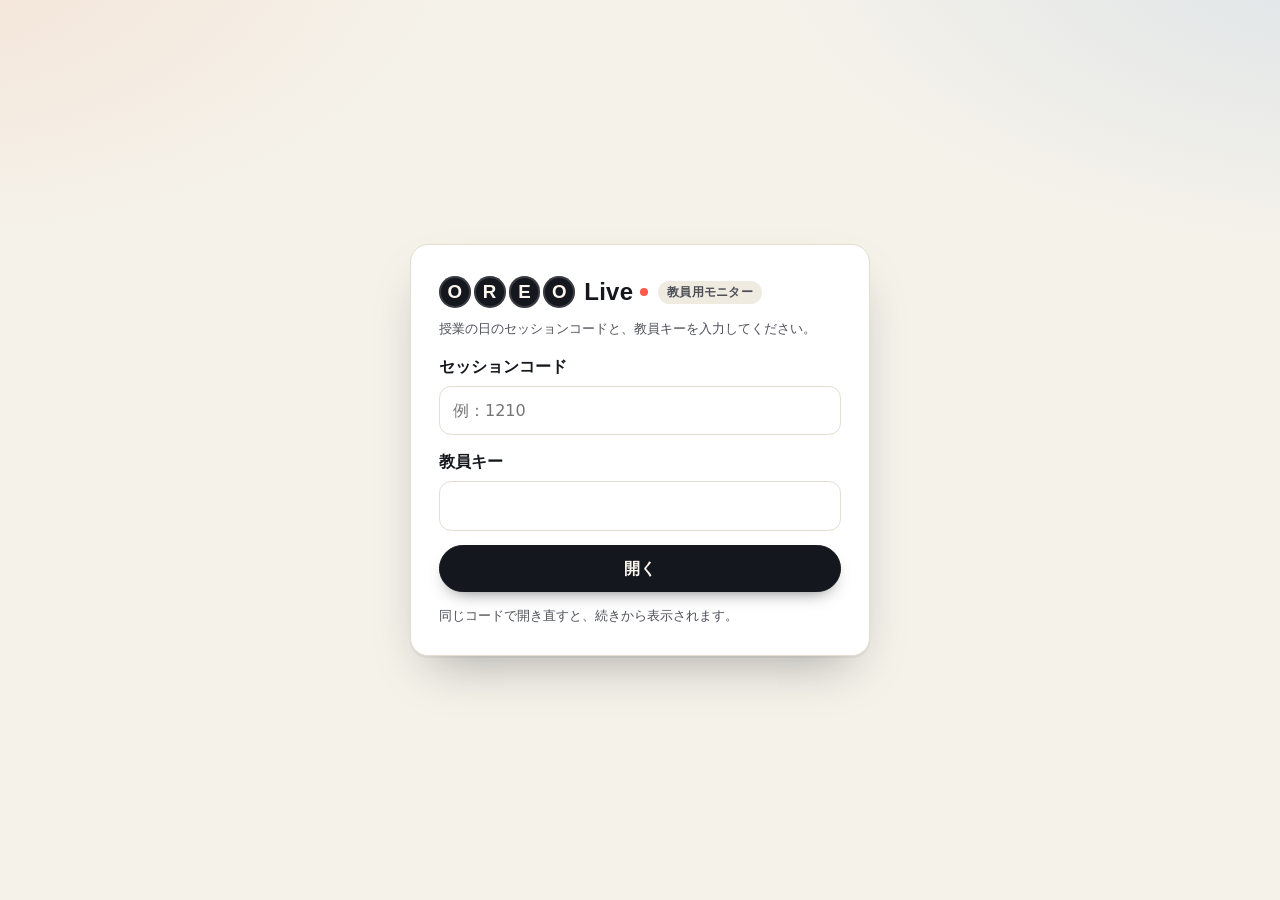
==== commit ddc65d88: "生徒は4けたの番号と名字でログインする（名字がパスワード。モニターからやり直しもできる） Co-Authored-By: Claude Opus 5.5 <noreply@anthropic.com>" ====
--- a/monitor.html
+++ b/monitor.html
@@ -212,6 +212,10 @@
         <button class="btn" id="btnTeacherView">先生用の一覧を開く（別のタブ）</button>
         <span class="small muted">生徒一人ひとりの英文（読む前・授業の後）を、和訳、AI のコメント・問いかけ・添削、振り返りと一緒に読めます。教員キーで開くので、パスワードは要りません。生徒の英文がすべて見えるので、<b>モニターに映しているときは開かないでください</b>。</span>
       </div>
+      <div class="teacher-view">
+        <button class="btn" id="btnUnlock">生徒のログインをやり直せるようにする</button>
+        <span class="small muted">生徒は4けたの番号と名字で入ります（最初に入れた名字がパスワードになります）。名字を忘れた・まちがえて登録した生徒がいたら、その生徒の4けたの番号を入れてください。次に入れた名字で登録し直せます。書いた英文は消えません。</span>
+      </div>
       <div class="row" style="margin-top:18px">
         <button class="btn" id="btnCsv">データを CSV で保存</button>
         <button class="btn btn-danger" id="btnClear">このセッションのデータを削除</button>
@@ -479,6 +483,18 @@
     if (v === null) return;
     try { const res = await API.password(S.s, S.key, v); S.observerPassword = res.observerPassword; pwVisible = false; renderPw(); toast("参観者用パスワードを保存しました"); }
     catch (e) { toast(e.message, true); }
+  };
+  // 生徒のログインをやり直せるようにする（名字を忘れた・まちがえて登録したとき）
+  $("#btnUnlock").onclick = async () => {
+    const ex = window.OREO_ID_OF(C.CLASSES[0], 1);
+    const v = prompt(`ログインをやり直せるようにする生徒の、4けたの番号を入力してください（例：${ex}）`);
+    if (v === null) return;
+    const id = window.OREO_PARSE_ID(v);
+    if (!id) return toast(`4けたの番号が正しくありません（例：${ex}）`, true);
+    try {
+      const res = await API.unlock(S.s, S.key, id.cls, id.num);
+      toast(res.removed ? `${id.cls}組${id.num}番は、次に入れた名字で登録し直せます` : `${id.cls}組${id.num}番は、まだログインしていません`);
+    } catch (e) { toast(e.message, true); }
   };
   // 先生用の一覧：参観者用ページを、この端末に保存した教員キーで開く（URL にキーは入れない）
   $("#btnTeacherView").onclick = () => {
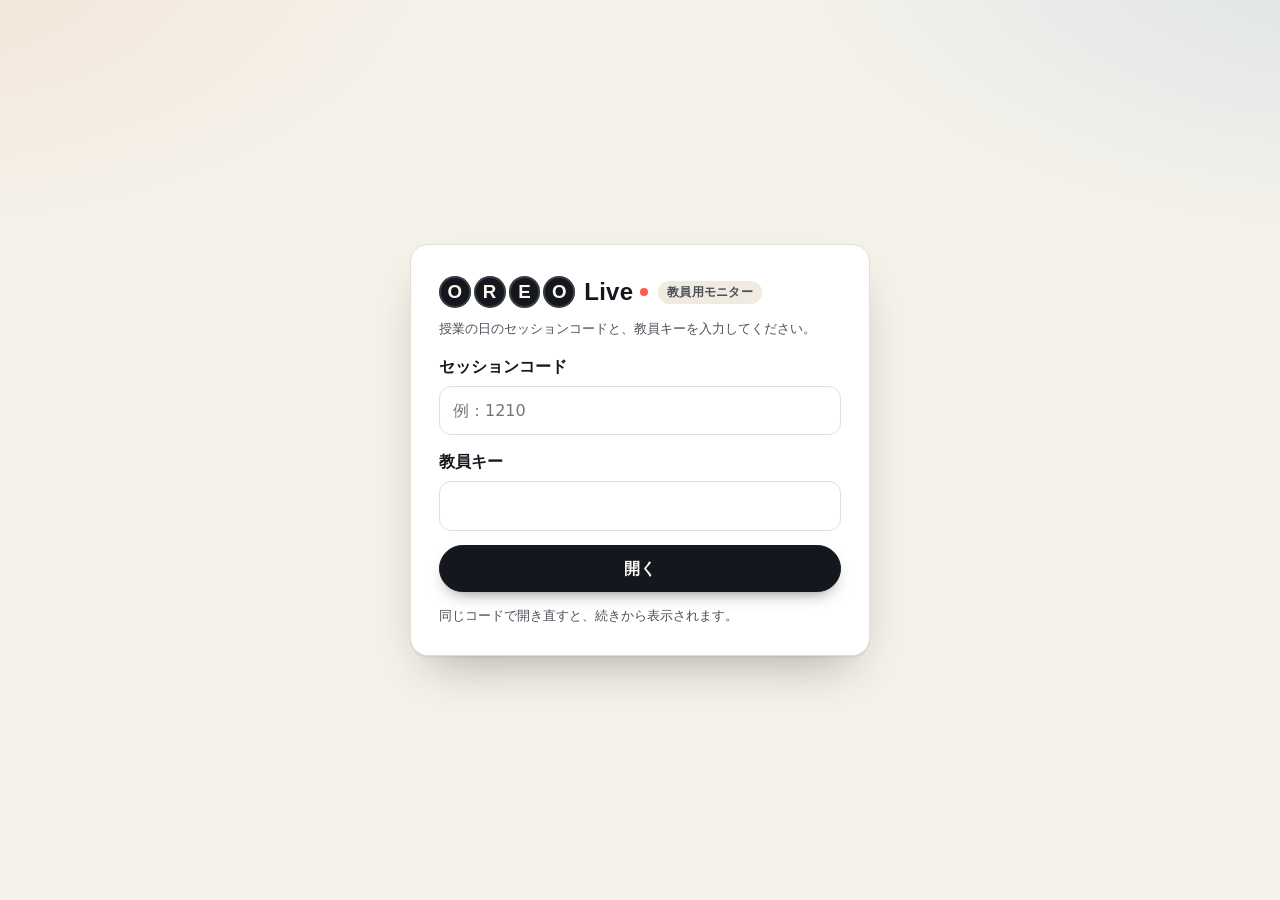
==== commit 94e26379: "生徒画面を先生の画面と連動させず、生徒が自分で順に進めるようにする - 本文を読む前の英文を出したら「続きは本文を学習した後で」で止まる - 先生がモニターで「研究授業を始める」を1回押すと、投票 →" ====
--- a/monitor.html
+++ b/monitor.html
@@ -33,6 +33,10 @@
   footer.ctrl .seg button { padding: 6px 12px; font-size: 14px; }
   footer.ctrl .stat { color: rgba(251,247,238,0.62); }
   footer.ctrl .stat b { color: var(--cream); font-family: var(--font-en); font-size: 16px; }
+  footer.ctrl #fLesson { font-weight: 700; }
+  footer.ctrl #btnLesson { background: var(--pop); border-color: var(--pop); color: var(--cookie); font-weight: 800; }
+  footer.ctrl #btnBackPre { background: transparent; border-color: transparent; color: rgba(251,247,238,0.5); font-size: 13px; }
+  .lesson-warn { background: var(--pop-soft); border: 1px solid #ecd9a0; border-radius: 14px; padding: 10px 16px; font-weight: 700; margin-bottom: 14px; }
 
   /* 準備 */
   details.adv { margin-top: 12px; }
@@ -226,6 +230,7 @@
 
     <!-- 1 最初の考え -->
     <section class="pane hidden" data-pane="vote">
+      <div class="lesson-warn hidden" data-lesson-warn>生徒画面は、まだ「本文を読む前」のままです。下の「研究授業を始める」を押すと、生徒が投票から順に進めるようになります。</div>
       <p class="ttl">Step 1 — What do you think now?</p>
       <p class="topic-big" data-topic></p>
       <p class="topic-ja" data-topic-ja></p>
@@ -264,13 +269,14 @@
 
     <!-- 3 ライティング（本文を読む前／授業の後） -->
     <section class="pane hidden" data-pane="write">
+      <div class="lesson-warn hidden" id="wWarn"></div>
       <div id="wBanner" class="banner-hint hidden"></div>
       <div class="subtabs" id="wModeRow">
         <div class="seg" id="wMode">
           <button data-m="pre">本文を読む前（単元の最初）</button>
           <button data-m="post">授業の後（ディベートの後）</button>
         </div>
-        <span class="small muted">どちらのライティングかを選んでから「ライティング開始」を押します。</span>
+        <span class="small muted">どちらのライティングかを選んでから「ライティング開始」を押します（タイマーだけが動きます。生徒画面は生徒が自分で進めます）。</span>
       </div>
       <div class="write-layout">
         <div class="card timer-card">
@@ -279,7 +285,7 @@
           <div class="clock huge" id="wClock">12:00</div>
           <div class="prog"><div id="wProg"></div></div>
           <div class="timer-ctrl">
-            <button class="btn btn-primary" id="wStart">▶ ライティング開始（生徒画面も切り替え）</button>
+            <button class="btn btn-primary" id="wStart">▶ ライティング開始</button>
             <button class="btn" id="wPause">一時停止</button>
             <button class="btn btn-ghost" id="wReset">↺ リセット</button>
           </div>
@@ -351,13 +357,9 @@
 
   <footer class="ctrl">
     <span class="muted">生徒画面：</span>
-    <div class="seg" id="phaseSeg">
-      <button data-ph="pre" title="本文を読む前のライティング（単元の最初）">読む前に書く</button>
-      <button data-ph="vote">投票</button>
-      <button data-ph="wait">待機（ディベート）</button>
-      <button data-ph="writing">ライティング</button>
-      <button data-ph="closed">終了</button>
-    </div>
+    <span id="fLesson"></span>
+    <button class="btn btn-sm hidden" id="btnLesson" title="生徒が投票から順に進めるようになります（1回だけ押します）">研究授業を始める</button>
+    <button class="btn btn-sm hidden" id="btnBackPre" title="間違えて開いたとき用">読む前に戻す</button>
     <span class="spacer"></span>
     <span class="stat" id="fPreWrap">読む前 <b id="fPre">0</b></span>
     <span class="stat">投票 <b id="fVotes">0</b></span>
@@ -395,7 +397,8 @@
 
   /* ================= データ ================= */
   const S = { s: "", key: "", observerPassword: "" };
-  const D = { since: 0, writings: new Map(), votes: [], summary: null, phase: null, topic: "", ok: true, loaded: false };
+  // lesson = 研究授業の部が開いているか（先生が「研究授業を始める」を1回押す。練習のトピックは最初から開いている）
+  const D = { since: 0, writings: new Map(), votes: [], summary: null, phase: null, lesson: false, topic: "", ok: true, loaded: false };
   const byRound = (round) => [...D.writings.values()].filter((w) => w.round === round);
   function counts(list, key) { const c = {}; list.forEach((x) => (c[x[key]] = (c[x[key]] || 0) + 1)); return c; }
 
@@ -437,6 +440,7 @@
       const res = await API.session(s, key);
       Object.assign(S, { s: res.code, key });
       D.phase = res.phase;
+      D.lesson = !!res.lesson;
       applyTopic(res.topic);
       store.set("oreolive_monitor", { s: S.s, key });
       try { const info = await API.info(S.s, key); S.observerPassword = info.observerPassword || ""; $("#modelShow").textContent = "AI: " + info.model; } catch {}
@@ -523,13 +527,26 @@
   });
   $("#btnFull").addEventListener("click", () => { if (document.fullscreenElement) document.exitFullscreen(); else document.documentElement.requestFullscreen && document.documentElement.requestFullscreen(); });
 
-  /* ================= 生徒画面のフェーズ ================= */
-  const PHASE_NAME = { pre: "本文を読む前のライティング", vote: "投票", wait: "待機", writing: "ライティング", closed: "終了" };
+  /* ================= 生徒画面（先生の画面とは連動しない） ================= */
+  // 生徒は自分で順番に進む。先生が切り替えるのは「研究授業を始める」の1回だけ
+  // （本文を読む前の英文 →「続きは本文を学習した後で」で止まる → 開くと、投票 → ディベート → 授業の後の英文 → 振り返り）
   async function setPhase(ph) {
-    try { await API.phase(S.s, S.key, ph); D.phase = ph; renderFooter(); renderActive(); toast("生徒画面：" + PHASE_NAME[ph]); }
-    catch (e) { toast(e.message, true); }
-  }
-  $("#phaseSeg").addEventListener("click", (e) => { const b = e.target.closest("button"); if (b) setPhase(b.dataset.ph); });
+    try {
+      const res = await API.phase(S.s, S.key, ph);
+      D.phase = res.phase;
+      D.lesson = !!res.lesson;
+      if (!wModePicked && !wTimer.running) setMode(wModeAuto(), false);
+      renderFooter();
+      renderActive();
+      toast(D.lesson ? "研究授業の部を開きました。生徒は投票から順に進めます" : "本文を読む前に戻しました");
+    } catch (e) { toast(e.message, true); }
+  }
+  $("#btnLesson").addEventListener("click", () => {
+    if (confirm("研究授業の部を開きます（1回だけ押します）。\n\n・生徒画面は「最初の考え（投票）」から、生徒が自分で順に進めるようになります。\n・本文を読む前の英文は、もう書けなくなります。\n\n開きますか？")) setPhase("lesson");
+  });
+  $("#btnBackPre").addEventListener("click", () => {
+    if (confirm("本文を読む前に戻します（間違えて開いたとき用）。\n\n・投票や英文は消えません。\n・授業の後の英文をまだ出していない生徒は、「本文を読む前」の画面に戻ります。\n\n戻しますか？")) setPhase("pre");
+  });
 
   /* ================= ポーリング ================= */
   async function poll() {
@@ -540,6 +557,7 @@
       (res.writings || []).forEach((w) => { D.writings.set(w.id, w); D.since = Math.max(D.since, w.upd || 0); });
       D.summary = res.summary || null;
       D.phase = res.phase;
+      D.lesson = !!res.lesson;
       D.loaded = true;
       if (res.topic && res.topic !== D.topic) applyTopic(res.topic);
       D.ok = true;
@@ -549,10 +567,12 @@
     renderActive();
   }
   function renderFooter() {
-    $$("#phaseSeg button").forEach((b) => b.classList.toggle("on", b.dataset.ph === D.phase));
     const pre = byRound("pre").length;
-    // 練習のトピック（読む前に書かない）では「読む前に書く」を出さない
-    $("#phaseSeg [data-ph=pre]").classList.toggle("hidden", !T.PRE_WRITING && D.phase !== "pre");
+    // 練習のトピック（読む前に書かない）は最初から開いているので、ボタンを出さない
+    $("#fLesson").textContent = !T.PRE_WRITING ? "生徒が自分で順に進めます" : D.lesson ? "研究授業の部（生徒が自分で順に進めます）" : "本文を読む前（読む前の英文だけ書けます）";
+    $("#btnLesson").classList.toggle("hidden", !T.PRE_WRITING || D.lesson || !D.loaded);
+    $("#btnBackPre").classList.toggle("hidden", !T.PRE_WRITING || !D.lesson);
+    $$("[data-lesson-warn]").forEach((e) => e.classList.toggle("hidden", !T.PRE_WRITING || D.lesson || !D.loaded));
     // データが入ったセッションでは、トピックの切り替え欄を出さない（最初の取得が済むまでも出さない）
     const empty = D.loaded && !D.votes.length && !D.writings.size;
     $("#advBox").classList.toggle("hidden", !empty);
@@ -653,19 +673,17 @@
   })();
 
   /* ================= 3 ライティング ================= */
-  // pre：本文を読む前（単元の最初。phase=pre）／ post：授業の後（ディベートの後。phase=writing）
+  // pre：本文を読む前（単元の最初。研究授業の部を開く前）／ post：授業の後（ディベートの後。研究授業の部を開いた後）
   let wMode = "post", wModePicked = false, hintBeeped = false;
   const W = {
-    pre: { min: () => C.PRE_WRITING_MINUTES, hint: () => C.PRE_SUBMIT_HINT_MINUTE, phase: "pre", ph: "Writing — Before reading", who: "Write what you think <b>now</b>. No right answer! わからない単語は日本語でもOK" },
-    post: { min: () => C.WRITING_MINUTES, hint: () => C.SUBMIT_HINT_MINUTE, phase: "writing", ph: "Writing — After the debate", who: "Write your <b>real</b> opinion. Use ideas from the text and the debate." },
+    pre: { min: () => C.PRE_WRITING_MINUTES, hint: () => C.PRE_SUBMIT_HINT_MINUTE, ph: "Writing — Before reading", who: "Write what you think <b>now</b>. No right answer! わからない単語は日本語でもOK" },
+    post: { min: () => C.WRITING_MINUTES, hint: () => C.SUBMIT_HINT_MINUTE, ph: "Writing — After the debate", who: "Write your <b>real</b> opinion. Use ideas from the text and the debate." },
   };
   // どちらのライティングかを、状況から決める（先生が選んだあとは、その選択を優先）
   function wModeAuto() {
     if (!T.PRE_WRITING) return "post";
     if (wModePicked) return wMode;
-    if (D.phase === "pre") return "pre";
-    if (D.phase === "writing") return "post";
-    return D.votes.length || byRound("post").length ? "post" : "pre"; // 投票や授業の後の英文がまだなければ、読む前のライティング
+    return D.lesson ? "post" : "pre";
   }
   const wTimer = makeTimer((left, total) => {
     $("#wClock").textContent = fmt(left);
@@ -695,7 +713,7 @@
   setMode("post", false);
   setInterval(() => { if (wTimer.running && !hintBeeped && wTimer.total - wTimer.left >= W[wMode].hint() * 60) { hintBeeped = true; beep(2, 990); } }, 500);
   $("#wMode").addEventListener("click", (e) => { const b = e.target.closest("button"); if (b) setMode(b.dataset.m, true); });
-  $("#wStart").onclick = async () => { actx || beep(0); if (D.phase !== W[wMode].phase) await setPhase(W[wMode].phase); wTimer.start(); };
+  $("#wStart").onclick = () => { actx || beep(0); wTimer.start(); }; // タイマーだけ。生徒画面は切り替えない
   $("#wPause").onclick = () => wTimer.pause();
   $("#wReset").onclick = () => { hintBeeped = false; wTimer.set(W[wMode].min() * 60); };
   $("#wShowStance").onchange = () => renderWrite();
@@ -703,6 +721,12 @@
   function renderWrite() {
     const list = byRound(wMode);
     const post = wMode === "post";
+    // 選んだライティングと、生徒画面の状態が合わないとき（生徒が書けない）だけ知らせる
+    const warn = !T.PRE_WRITING || !D.loaded ? ""
+      : post && !D.lesson ? "生徒画面は、まだ「本文を読む前」のままです。下の「研究授業を始める」を押すと、生徒が投票から順に進めるようになります。"
+      : !post && D.lesson ? "研究授業の部を開いているので、本文を読む前の英文はもう書けません。" : "";
+    $("#wWarn").textContent = warn;
+    $("#wWarn").classList.toggle("hidden", !warn);
     // 授業の後：分母は今日の投票者と提出者。読む前：ログインだけの人は数えられないので、提出数だけ
     const students = new Set([...(post ? D.votes.map((v) => v.student) : []), ...list.map((w) => w.student)]);
     $("#wN").textContent = list.length;
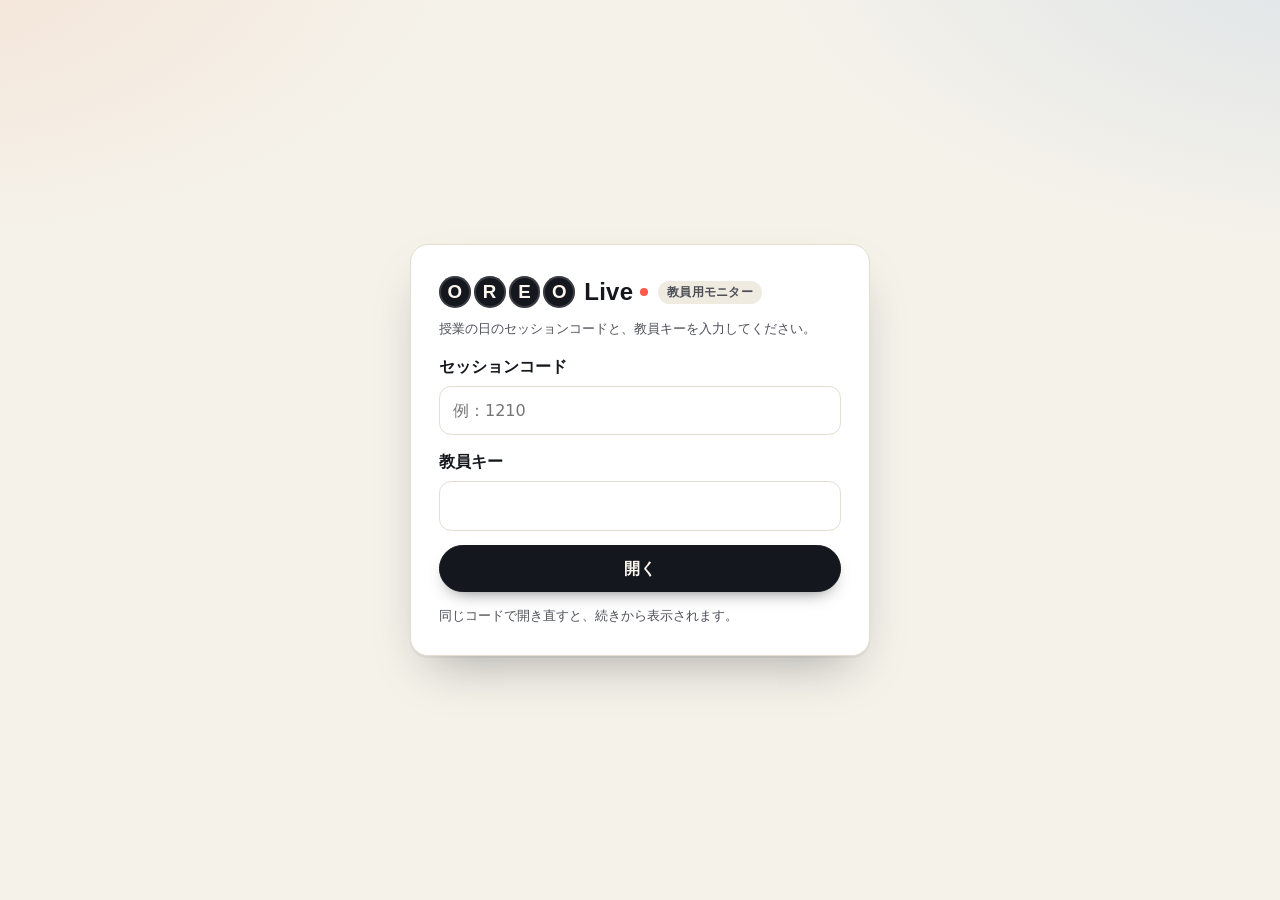
==== commit 93d5a1d5: "Add team split by seat map, Part debate topics, and teacher stamps - Monitor: seat maps per class, t" ====
--- a/monitor.html
+++ b/monitor.html
@@ -87,6 +87,23 @@
   .prog { height: 10px; background: rgba(255,255,255,0.14); border-radius: 99px; overflow: hidden; margin: 8px auto 18px; max-width: 720px; }
   .prog div { height: 100%; background: var(--pop); border-radius: 99px; width: 0; transition: width 0.2s linear; }
   .timer-ctrl { display: flex; justify-content: center; gap: 10px; flex-wrap: wrap; }
+  /* ① 立論メモを書く：3つの視点 */
+  .timer-card .vp { list-style: none; display: grid; grid-template-columns: repeat(3, minmax(0, 1fr)); gap: 12px; max-width: 1100px; margin: 4px auto 0; padding: 0; text-align: left; }
+  .timer-card .vp li { background: rgba(255,255,255,0.08); border-radius: 16px; padding: 12px 16px; }
+  .timer-card .vp b { display: block; font-family: var(--font-en); font-weight: 900; color: var(--pop); font-size: clamp(20px, 2.2vw, 34px); line-height: 1.2; }
+  .timer-card .vp span { color: rgba(251,247,238,0.82); font-size: clamp(15px, 1.4vw, 22px); font-weight: 700; }
+
+  /* チーム分け */
+  .team-bar { display: flex; gap: 10px; align-items: center; flex-wrap: wrap; margin-bottom: 10px; }
+  .team-bar select { width: auto; min-width: 220px; }
+  .team-edit { display: flex; gap: 10px 14px; align-items: center; flex-wrap: wrap; background: var(--surface); border: 1px solid var(--line); border-radius: 14px; padding: 10px 14px; margin-bottom: 10px; }
+  .team-edit label { display: inline-flex; gap: 6px; align-items: center; font-weight: 700; font-size: 14px; }
+  .team-edit input { width: auto; }
+  .team-edit input[type="number"] { width: 70px; }
+  .team-edit input[type="text"] { width: 200px; }
+  .team-info { font-weight: 800; font-size: clamp(16px, 1.5vw, 22px); margin: 4px 0 10px; }
+  .team-info .muted { font-weight: 600; font-size: 0.8em; }
+  #tGrid .seatgrid { --seat-h: clamp(54px, 7.5vh, 92px); gap: clamp(6px, 0.8vw, 12px); font-size: clamp(14px, 1.5vw, 24px); }
 
   /* ライティング */
   .write-layout { display: grid; grid-template-columns: 1.2fr 1fr; gap: clamp(18px, 3vw, 40px); align-items: start; }
@@ -243,9 +260,40 @@
       </div>
     </section>
 
-    <!-- 2 ディベート -->
+    <!-- 2 ディベート（チーム分け → タイマー） -->
     <section class="pane hidden" data-pane="debate">
-      <div class="debate-layout">
+      <div class="subtabs">
+        <div class="seg" id="dView"><button data-v="teams">チーム分け</button><button data-v="timer">タイマー</button></div>
+        <span class="small muted" id="dViewHint"></span>
+      </div>
+
+      <!-- チーム分け：座席表で欠席の席を外し、「チームを分ける」と席ごとに G1-Yes などが決まる。生徒はタブレットで自分の席をタップする -->
+      <div id="dTeams" class="hidden">
+        <div class="team-bar">
+          <select id="tMapSel" aria-label="座席表"></select>
+          <div class="seg" id="tMode"><button data-m="absent">欠席をタップ</button><button data-m="swap">入れかえ</button><button data-m="edit">座席表を作る・直す</button></div>
+          <span class="spacer"></span>
+          <button class="btn btn-primary" id="tSplit">チームを分ける</button>
+        </div>
+        <div class="team-edit hidden" id="tEdit">
+          <label>名前 <input id="tName" type="text" maxlength="40" placeholder="例：2年4・5・6組"></label>
+          <label>行（前→後ろ）<input id="tRows" type="number" min="1" max="10"></label>
+          <label>列<input id="tCols" type="number" min="1" max="10"></label>
+          <button class="btn btn-primary btn-sm" id="tSaveMap">この座席表を保存</button>
+          <button class="btn btn-danger btn-sm" id="tDelMap">消す</button>
+          <span class="small muted">机のある席をタップして選びます（点線は机のない場所）。座席表はクラスごとに保存され、次の授業でも使えます。</span>
+        </div>
+        <p class="team-info" id="tInfo"></p>
+        <div class="seat-front">前（黒板・モニター）</div>
+        <div id="tGrid"></div>
+        <div class="row" style="margin-top:14px">
+          <button class="btn btn-sm" id="tFlip">全班の Yes と No を入れかえる</button>
+          <button class="btn btn-sm btn-ghost" id="tClearTeams">チーム分けを消す</button>
+          <span class="small muted" id="tSaved"></span>
+        </div>
+      </div>
+
+      <div class="debate-layout" id="dTimer">
         <div>
           <div class="ttl">Mini-Debate</div>
           <ul class="phase-list" id="phaseList"></ul>
@@ -257,6 +305,7 @@
           <div class="clock huge" id="dClock">0:00</div>
           <div class="prog"><div id="dProg"></div></div>
           <div class="hint hidden" id="dHint"></div>
+          <ol class="vp hidden" id="dVp"></ol>
           <div class="timer-ctrl" style="margin-top:20px">
             <button class="btn" id="dPrev">◀ 前へ</button>
             <button class="btn btn-primary" id="dToggle">▶ スタート</button>
@@ -398,7 +447,8 @@
   /* ================= データ ================= */
   const S = { s: "", key: "", observerPassword: "" };
   // lesson = 研究授業の部が開いているか（先生が「研究授業を始める」を1回押す。練習のトピックは最初から開いている）
-  const D = { since: 0, writings: new Map(), votes: [], summary: null, phase: null, lesson: false, topic: "", ok: true, loaded: false };
+  // members = ディベートの席を選んだ生徒（班と立場）。モニターには一人ひとりの名前や英文は出さない（座席表の ✓ と、班ごとの人数だけ）
+  const D = { since: 0, writings: new Map(), votes: [], members: [], summary: null, phase: null, lesson: false, topic: "", ok: true, loaded: false };
   const byRound = (round) => [...D.writings.values()].filter((w) => w.round === round);
   function counts(list, key) { const c = {}; list.forEach((x) => (c[x[key]] = (c[x[key]] || 0) + 1)); return c; }
 
@@ -449,6 +499,7 @@
       $$("[data-code]").forEach((e) => (e.textContent = S.s));
       $("#codeShow").textContent = "セッション " + S.s;
       drawQRs();
+      teamsUI.loadMaps();
       showTab(store.get("oreolive_monitor_tab") || "setup");
       await poll();
       setMode(wModeAuto(), false);
@@ -521,9 +572,9 @@
   document.addEventListener("keydown", (e) => {
     if (/INPUT|TEXTAREA|SELECT/.test(document.activeElement.tagName) || $("#appMon").classList.contains("hidden")) return;
     if (/^[0-6]$/.test(e.key)) showTab(TAB_KEYS[+e.key]);
-    else if (e.key === " ") { e.preventDefault(); if (tab === "debate") debate.toggle(); else if (tab === "write") (wTimer.running ? wTimer.pause() : wTimer.start()); else if (tab === "reflect") rfTimer.toggle(); }
-    else if (e.key === "ArrowRight" && tab === "debate") debate.next();
-    else if (e.key === "ArrowLeft" && tab === "debate") debate.prev();
+    else if (e.key === " ") { e.preventDefault(); if (tab === "debate") { if (teamsUI.view === "timer") debate.toggle(); } else if (tab === "write") (wTimer.running ? wTimer.pause() : wTimer.start()); else if (tab === "reflect") rfTimer.toggle(); }
+    else if (e.key === "ArrowRight" && tab === "debate" && teamsUI.view === "timer") debate.next();
+    else if (e.key === "ArrowLeft" && tab === "debate" && teamsUI.view === "timer") debate.prev();
   });
   $("#btnFull").addEventListener("click", () => { if (document.fullscreenElement) document.exitFullscreen(); else document.documentElement.requestFullscreen && document.documentElement.requestFullscreen(); });
 
@@ -550,12 +601,15 @@
 
   /* ================= ポーリング ================= */
   async function poll() {
+    const t0 = Date.now();
     try {
       const res = await API.live(S.s, S.key, D.since);
       D.votes = res.votes || [];
       // 和訳や添削が後から付くと upd が進むので、同じ id は上書きする
       (res.writings || []).forEach((w) => { D.writings.set(w.id, w); D.since = Math.max(D.since, w.upd || 0); });
       D.summary = res.summary || null;
+      D.members = res.members || [];
+      teamsUI.fromServer(res.teams || null, t0);
       D.phase = res.phase;
       D.lesson = !!res.lesson;
       D.loaded = true;
@@ -586,6 +640,7 @@
     $("#fConn").textContent = D.ok ? "" : "⚠ 通信エラー（再試行中）";
   }
   function renderActive() {
+    if (tab === "debate") teamsUI.render();
     if (tab === "vote") renderVote();
     if (tab === "write") renderWrite();
     if (tab === "results") renderResults();
@@ -646,7 +701,7 @@
       beep(3);
       if ($("#autoNext").checked && i < P.length - 1) { clearTimeout(autoT); autoT = setTimeout(() => { go(i + 1); timer.start(); }, 3000); }
     });
-    function hintOf(p) { return /反論/.test(p.label) ? T.DEBATE_HINTS.rebut : p.side ? T.DEBATE_HINTS[p.side] : ""; }
+    function hintOf(p) { return p.hint ? (T.DEBATE_HINTS || {})[p.hint] || "" : ""; }
     function go(n) {
       clearTimeout(autoT);
       i = Math.max(0, Math.min(P.length - 1, n));
@@ -657,11 +712,15 @@
       $("#phaseList").innerHTML = P.map((q, k) => `<li data-i="${k}" class="${k < i ? "done" : k === i ? "cur" : ""}"><span>${esc(q.label)}</span><span class="t">${fmt(q.sec)}</span></li>`).join("");
       timer.set(p.sec);
     }
-    // トピックが変わったとき：タイマーは止めずに、ヒントの文だけ入れ替える
+    // トピックが変わったとき：タイマーは止めずに、ヒントの文と3つの視点だけ入れ替える
     function refresh() {
       const hint = hintOf(P[i]);
       $("#dHint").textContent = hint;
       $("#dHint").classList.toggle("hidden", !hint);
+      // ① 立論メモを書く：トピックの3つの視点（資料2のメモの欄と同じ）
+      const vp = P[i].memo ? T.VIEWPOINTS || [] : [];
+      $("#dVp").innerHTML = vp.map(([en, ja], k) => `<li><b>${k + 1}. ${esc(en)}</b><span>${esc(ja)}</span></li>`).join("");
+      $("#dVp").classList.toggle("hidden", !vp.length);
     }
     $("#phaseList").addEventListener("click", (e) => { const li = e.target.closest("li"); if (li) go(+li.dataset.i); });
     $("#dToggle").onclick = () => { actx || beep(0); timer.toggle(); };
@@ -670,6 +729,280 @@
     $("#dReset").onclick = () => go(0);
     go(0);
     return { toggle: () => timer.toggle(), next: () => go(i + 1), prev: () => go(i - 1), refresh };
+  })();
+
+  /* ================= 2 ディベート：チーム分け（座席表） ================= */
+  // 座席表（クラスごとにサーバーに保存）を選び、欠席の席をタップして「チームを分ける」。
+  // 前後2人ずつの4人班（作れないところだけ3人班）になり、席ごとに G1-Yes などが決まる。生徒はタブレットで自分の席をタップする。
+  const SEAT = window.OREO_SEAT;
+  const teamsUI = (() => {
+    const TM = { maps: [], view: store.get("oreolive_monitor_dview") || "teams", mode: "absent", sel: null, t: null, edit: null, rev: 0, pending: false, doneAt: 0, saveT: null };
+    const present = (t) => t.seats.filter((x) => !t.absent.includes(x));
+    const hasSplit = (t) => !!(t && t.assign && Object.keys(t.assign).length);
+
+    function setView(v) {
+      TM.view = v === "timer" ? "timer" : "teams";
+      store.set("oreolive_monitor_dview", TM.view);
+      $$("#dView button").forEach((b) => b.classList.toggle("on", b.dataset.v === TM.view));
+      $("#dTeams").classList.toggle("hidden", TM.view !== "teams");
+      $("#dTimer").classList.toggle("hidden", TM.view !== "timer");
+      $("#dViewHint").textContent = TM.view === "teams"
+        ? "欠席の席をタップしてから「チームを分ける」。生徒はタブレットの Step 2 で、自分の席をタップします。"
+        : "Space でスタート／一時停止、→ で次へ進みます。";
+      render();
+    }
+    $("#dView").onclick = (e) => { const b = e.target.closest("button"); if (b) setView(b.dataset.v); };
+    function setMode(m) {
+      TM.mode = m;
+      TM.sel = null;
+      if (m === "edit") startEdit();
+      else TM.edit = null;
+      render();
+    }
+    $("#tMode").onclick = (e) => { const b = e.target.closest("button"); if (b) setMode(b.dataset.m); };
+
+    /* ---- 座席表（クラスごと） ---- */
+    async function loadMaps() {
+      try { TM.maps = (await API.seatmaps(S.key)).maps || []; } catch (e) { toast(e.message, true); }
+      renderMapSel();
+      render();
+    }
+    function renderMapSel() {
+      const cur = TM.t ? TM.t.map : "";
+      $("#tMapSel").innerHTML = `<option value="">座席表を選ぶ…</option>`
+        + TM.maps.map((m) => `<option value="${esc(m.name)}">${esc(m.name)}（${m.seats.length}席）</option>`).join("")
+        + `<option value="__new">＋ 新しい座席表を作る</option>`;
+      $("#tMapSel").value = TM.maps.some((m) => m.name === cur) ? cur : "";
+    }
+    $("#tMapSel").onchange = () => {
+      const v = $("#tMapSel").value;
+      if (v === "__new") {
+        TM.edit = { name: "", rows: C.SEAT_DEFAULT.rows, cols: C.SEAT_DEFAULT.cols, seats: new Set() };
+        TM.mode = "edit";
+        TM.sel = null;
+        renderMapSel();
+        editInputs(true);
+        return render();
+      }
+      const m = TM.maps.find((x) => x.name === v);
+      if (!m) return renderMapSel();
+      if (hasSplit(TM.t) && !confirm("座席表を変えると、今のチーム分けは消えます。変えますか？")) return renderMapSel();
+      useMap(m);
+    };
+    function useMap(m) {
+      const keep = TM.t && TM.t.map === m.name ? TM.t.absent.filter((x) => m.seats.includes(x)) : [];
+      TM.t = { map: m.name, rows: m.rows, cols: m.cols, seats: m.seats.slice(), absent: keep, assign: {} };
+      TM.mode = "absent";
+      TM.edit = null;
+      TM.sel = null;
+      renderMapSel();
+      save();
+      render();
+    }
+    function startEdit() {
+      const m = TM.t ? TM.maps.find((x) => x.name === TM.t.map) : null;
+      const base = m || (TM.t ? { name: TM.t.map, rows: TM.t.rows, cols: TM.t.cols, seats: TM.t.seats } : null);
+      TM.edit = base
+        ? { name: base.name, rows: base.rows, cols: base.cols, seats: new Set(base.seats) }
+        : { name: "", rows: C.SEAT_DEFAULT.rows, cols: C.SEAT_DEFAULT.cols, seats: new Set() };
+      editInputs(true);
+    }
+    function editInputs(withName) {
+      if (withName) $("#tName").value = TM.edit.name;
+      $("#tRows").value = TM.edit.rows;
+      $("#tCols").value = TM.edit.cols;
+    }
+    const clampSize = (v) => Math.max(1, Math.min(C.SEAT_MAX || 10, parseInt(v, 10) || 1));
+    $("#tRows").onchange = $("#tCols").onchange = () => {
+      if (!TM.edit) return;
+      TM.edit.rows = clampSize($("#tRows").value);
+      TM.edit.cols = clampSize($("#tCols").value);
+      TM.edit.seats = new Set([...TM.edit.seats].filter((id) => { const [r, c] = SEAT.rc(id); return r < TM.edit.rows && c < TM.edit.cols; }));
+      editInputs(false);
+      render();
+    };
+    $("#tName").oninput = () => { if (TM.edit) TM.edit.name = $("#tName").value; };
+    $("#tSaveMap").onclick = async () => {
+      const name = $("#tName").value.trim();
+      if (!name) return toast("座席表の名前を入れてください（例：2年4・5・6組）", true);
+      if (!TM.edit || !TM.edit.seats.size) return toast("机のある席をタップしてください", true);
+      if (hasSplit(TM.t) && !confirm("座席表を保存すると、今のチーム分けは消えます（欠席の印は残ります）。保存しますか？")) return;
+      try {
+        const res = await API.seatmap(S.key, { name, rows: TM.edit.rows, cols: TM.edit.cols, seats: [...TM.edit.seats] });
+        await loadMaps();
+        useMap(res.map);
+        toast(`座席表「${name}」を保存しました`);
+      } catch (e) { toast(e.message, true); }
+    };
+    $("#tDelMap").onclick = async () => {
+      const name = $("#tName").value.trim();
+      if (!TM.maps.some((m) => m.name === name)) return toast("まだ保存していない座席表です", true);
+      if (!confirm(`座席表「${name}」を消しますか？（ほかの授業でも使えなくなります）`)) return;
+      try { await API.seatmap(S.key, { name, remove: true }); await loadMaps(); toast("座席表を消しました"); }
+      catch (e) { toast(e.message, true); }
+    };
+
+    /* ---- 席をタップ ---- */
+    $("#tGrid").onclick = (e) => {
+      const b = e.target.closest("[data-seat]");
+      if (!b) return;
+      const id = b.dataset.seat;
+      if (TM.mode === "edit" && TM.edit) {
+        if (TM.edit.seats.has(id)) TM.edit.seats.delete(id); else TM.edit.seats.add(id);
+        return render();
+      }
+      const t = TM.t;
+      if (!t) return;
+      if (TM.mode === "absent") {
+        const k = t.absent.indexOf(id);
+        if (k >= 0) { t.absent.splice(k, 1); if (hasSplit(t)) join(t, id); } // 遅れて来た生徒：近くの3人班に入れる
+        else { t.absent.push(id); delete t.assign[id]; }
+        save();
+        return render();
+      }
+      // 入れかえ：2つの席をタップすると、班と立場を入れかえる
+      if (t.absent.includes(id)) return toast("欠席の席です。「欠席をタップ」で出席に戻せます", true);
+      if (!TM.sel || TM.sel === id) { TM.sel = TM.sel === id ? null : id; return render(); }
+      const a = t.assign[TM.sel], c = t.assign[id];
+      if (c) t.assign[TM.sel] = c; else delete t.assign[TM.sel];
+      if (a) t.assign[id] = a; else delete t.assign[id];
+      TM.sel = null;
+      save();
+      render();
+    };
+    // 出席に戻した席を、いちばん近い3人班に入れる（1人の側に入るので、その班は2対2になる）
+    function join(t, id) {
+      const [r, c] = SEAT.rc(id);
+      const groups = {};
+      Object.entries(t.assign).forEach(([s, [g, side]]) => (groups[g] = groups[g] || []).push([s, side]));
+      let best = null;
+      for (const [g, list] of Object.entries(groups)) {
+        if (list.length !== 3) continue;
+        const d = Math.min(...list.map(([s]) => { const [rr, cc] = SEAT.rc(s); return Math.abs(rr - r) + Math.abs(cc - c); }));
+        if (!best || d < best.d) best = { g: +g, d, side: list.filter((x) => x[1] === "yes").length === 1 ? "yes" : "no" };
+      }
+      if (best) { t.assign[id] = [best.g, best.side]; toast(`この席を G${best.g} の ${best.side === "yes" ? "Yes" : "No"} 側に入れました`); }
+      else toast("3人班がないので、この席の班は決まっていません。「入れかえ」で動かすか、チームを分け直してください", true);
+    }
+
+    $("#tSplit").onclick = () => {
+      const t = TM.t;
+      if (!t) return toast("先に座席表を選んでください", true);
+      const p = present(t);
+      if (p.length < 3) return toast("出席の席が少なすぎます", true);
+      if (hasSplit(t) && !confirm("チームを分け直しますか？\n（生徒が選んだ席はそのままで、班と立場が新しくなります）")) return;
+      t.assign = SEAT.split(t.rows, t.cols, p);
+      TM.mode = "swap";
+      TM.sel = null;
+      TM.edit = null;
+      save();
+      render();
+    };
+    $("#tFlip").onclick = () => {
+      const t = TM.t;
+      if (!hasSplit(t)) return;
+      Object.values(t.assign).forEach((a) => (a[1] = a[1] === "yes" ? "no" : "yes"));
+      save();
+      render();
+    };
+    $("#tClearTeams").onclick = () => {
+      const t = TM.t;
+      if (!hasSplit(t) || !confirm("チーム分けを消しますか？（欠席の印は残ります）")) return;
+      t.assign = {};
+      TM.mode = "absent";
+      save();
+      render();
+    };
+
+    /* ---- 保存（少し待ってまとめて送る。生徒の画面には5秒以内に出る） ---- */
+    function save() {
+      const rev = ++TM.rev;
+      TM.pending = true;
+      $("#tSaved").textContent = "保存しています…";
+      clearTimeout(TM.saveT);
+      TM.saveT = setTimeout(async () => {
+        try {
+          const res = await API.teams(S.s, S.key, TM.t);
+          if (rev === TM.rev) {
+            if (TM.t && res.teams) TM.t.at = res.teams.at;
+            $("#tSaved").textContent = "保存しました（生徒の画面にも出ます）";
+          }
+        } catch (e) {
+          $("#tSaved").textContent = "⚠ 保存できませんでした";
+          toast(e.message, true);
+        } finally {
+          if (rev === TM.rev) { TM.pending = false; TM.doneAt = Date.now(); }
+        }
+      }, 400);
+    }
+    // ポーリングで届いたチーム分け（開き直したとき・別の端末で変えたとき）。
+    // こちらで変えて保存するまでの間と、保存より前に出たポーリングの答えでは上書きしない
+    function fromServer(t, t0) {
+      if (TM.pending || TM.mode === "edit" || (t0 || 0) < (TM.doneAt || 0)) return;
+      const cur = TM.t;
+      if (!t) {
+        if (cur && cur.at) { TM.t = null; renderMapSel(); render(); } // データの削除などで消えた
+        return;
+      }
+      if (!cur || (t.at || 0) > (cur.at || 0)) {
+        TM.t = { map: t.map || "", rows: t.rows, cols: t.cols, seats: t.seats || [], absent: t.absent || [], assign: t.assign || {}, at: t.at };
+        renderMapSel();
+        render();
+      }
+    }
+
+    /* ---- 描く ---- */
+    function render() {
+      if (tab !== "debate" || TM.view !== "teams") return;
+      $$("#tMode button").forEach((b) => b.classList.toggle("on", b.dataset.m === TM.mode));
+      const editing = TM.mode === "edit" && TM.edit;
+      $("#tEdit").classList.toggle("hidden", !editing);
+      const t = TM.t;
+      const split = hasSplit(t);
+      $("#tSplit").disabled = !t || !!editing;
+      $("#tSplit").textContent = split ? "チームを分け直す" : "チームを分ける";
+      $("#tFlip").classList.toggle("hidden", !split || !!editing);
+      $("#tClearTeams").classList.toggle("hidden", !split || !!editing);
+      if (editing) {
+        $("#tInfo").innerHTML = `机のある席 <b>${TM.edit.seats.size}</b> 席 <span class="muted">— 席をタップすると「机あり／なし」が切り替わります</span>`;
+        $("#tGrid").innerHTML = SEAT.html(TM.edit.rows, TM.edit.cols, (id) => ({ cls: TM.edit.seats.has(id) ? "used" : "gap", html: "" }));
+        return;
+      }
+      if (!t) {
+        $("#tInfo").innerHTML = TM.maps.length
+          ? "上で、このクラスの座席表を選んでください。"
+          : "まず「座席表を作る・直す」で、このクラスの座席表を作ります（1回作れば、次の授業でも使えます）。";
+        $("#tGrid").innerHTML = "";
+        return;
+      }
+      const p = present(t);
+      const chosen = new Set(D.members.filter((m) => m.grp).map((m) => m.seat));
+      if (split) {
+        const sizes = {};
+        Object.values(t.assign).forEach(([g]) => (sizes[g] = (sizes[g] || 0) + 1));
+        const v = Object.values(sizes);
+        const n4 = v.filter((n) => n === 4).length, n3 = v.filter((n) => n === 3).length, other = v.length - n4 - n3;
+        const seats = Object.keys(t.assign);
+        $("#tInfo").innerHTML = `出席 ${p.length}人 → 4人班 ${n4}・3人班 ${n3}${other ? `・そのほか ${other}` : ""}　／　席を選んだ生徒 <b>${seats.filter((s) => chosen.has(s)).length}</b> / ${seats.length}`
+          + ` <span class="muted">${TM.mode === "swap" ? "（2つの席を続けてタップすると、班と立場を入れかえます）" : "（欠席の席をタップ。遅れて来た生徒の席は、近くの3人班に入ります）"}</span>`;
+      } else {
+        $("#tInfo").innerHTML = `出席 <b>${p.length}</b>人（欠席 ${t.absent.length}）<span class="muted">　— 欠席の席をタップしてから「チームを分ける」を押します</span>`;
+      }
+      $("#tGrid").innerHTML = SEAT.html(t.rows, t.cols, (id) => {
+        if (!t.seats.includes(id)) return null;
+        if (t.absent.includes(id)) return { cls: "absent", html: "欠席" };
+        const a = t.assign[id];
+        const sel = TM.sel === id ? " sel" : "";
+        if (!a) return { cls: sel, html: split ? "<small>班なし</small>" : "" };
+        return { cls: a[1] + sel, html: `<b>G${a[0]}</b><small>${a[1] === "yes" ? "Yes" : "No"}</small>${chosen.has(id) ? '<span class="ck">✓</span>' : ""}` };
+      });
+    }
+    setView(TM.view);
+    return {
+      render, loadMaps, fromServer,
+      get view() { return TM.view; },
+      reset() { TM.t = null; TM.sel = null; renderMapSel(); render(); },
+    };
   })();
 
   /* ================= 3 ライティング ================= */
@@ -735,12 +1068,14 @@
     $("#wUnit").classList.toggle("hidden", post);
     $("#wAvg").textContent = list.length ? Math.round(list.reduce((a, w) => a + (w.words || 0), 0) / list.length) : 0;
     $("#wFb").textContent = list.filter((w) => w.feedback).length;
-    const members = {}, done = {};
-    if (post) D.votes.forEach((v) => v.grp && (members[v.grp] = (members[v.grp] || 0) + 1));
-    list.forEach((w) => w.grp && (done[w.grp] = (done[w.grp] || 0) + 1));
-    const hasGroups = Object.keys(members).length || Object.keys(done).length;
-    const gs = Array.from({ length: C.GROUPS }, (_, k) => String(k + 1));
-    $("#wGroups").innerHTML = hasGroups ? gs.map((g) => { const m = Math.max(members[g] || 0, done[g] || 0); return `<div class="gchip ${m && done[g] >= m ? "full" : ""}">G${g}<b>${done[g] || 0}/${m || "–"}</b></div>`; }).join("") : "";
+    // 班ごとの提出（授業の後だけ）：班は、生徒がディベートで選んだ席から決まる
+    const members = {}, done = {}, grpOf = {};
+    if (post) {
+      D.members.forEach((m) => { if (m.grp) { grpOf[m.student] = m.grp; members[m.grp] = (members[m.grp] || 0) + 1; } });
+      list.forEach((w) => { const g = grpOf[w.student] || w.grp; if (g) done[g] = (done[g] || 0) + 1; });
+    }
+    const gs = [...new Set([...Object.keys(members), ...Object.keys(done)])].sort((a, b) => a - b);
+    $("#wGroups").innerHTML = gs.map((g) => { const m = Math.max(members[g] || 0, done[g] || 0); return `<div class="gchip ${m && done[g] >= m ? "full" : ""}">G${g}<b>${done[g] || 0}/${m || "–"}</b></div>`; }).join("");
     const box = $("#wStance");
     box.classList.toggle("hidden", !$("#wShowStance").checked);
     box.innerHTML = stack(counts(list, "stance"), post ? ["yes", "no"] : ["yes", "no", "unsure"]);
@@ -885,10 +1220,10 @@
   $("#btnClear").onclick = async () => {
     const b = $("#btnClear");
     if (Date.now() - clearArmed > 4000) { clearArmed = Date.now(); b.textContent = "本当に削除する場合はもう一度押す"; setTimeout(() => (b.textContent = "このセッションのデータを削除"), 4000); return; }
-    try { await API.clear(S.s, S.key); D.writings.clear(); D.since = 0; D.summary = null; D.votes = []; toast("削除しました"); b.textContent = "このセッションのデータを削除"; poll(); }
+    try { await API.clear(S.s, S.key); D.writings.clear(); D.since = 0; D.summary = null; D.votes = []; D.members = []; teamsUI.reset(); toast("削除しました"); b.textContent = "このセッションのデータを削除"; poll(); }
     catch (e) { toast(e.message, true); }
   };
-  $("#btnSeed").onclick = async () => { await API.seed(S.s); D.writings.clear(); D.since = 0; toast("サンプルデータを入れました"); poll(); };
+  $("#btnSeed").onclick = async () => { await API.seed(S.s); D.writings.clear(); D.since = 0; teamsUI.reset(); teamsUI.loadMaps(); toast("サンプルデータを入れました"); poll(); };
 
   if ($("#inS").value && $("#inK").value && params.get("auto") === "1") openSession();
 })();
--- a/style.css
+++ b/style.css
@@ -164,3 +164,20 @@
 @keyframes riseIn { from { opacity: 0; transform: translateY(8px); } to { opacity: 1; transform: none; } }
 main > section:not(.hidden), .pane:not(.hidden) { animation: riseIn 0.32s ease both; }
 @media (prefers-reduced-motion: reduce) { *, *::before, *::after { animation: none !important; transition: none !important; } }
+
+/* 座席表（ディベートのチーム分け。モニターと生徒画面で共通）。2列ごとに通路をあける */
+.seat-front { text-align: center; font-size: 13px; font-weight: 700; color: var(--ink-3); background: var(--surface-2); border-radius: 10px; padding: 4px; margin-bottom: 10px; }
+.seatgrid { display: grid; gap: 8px; --seat-h: 56px; }
+.seat { position: relative; min-height: var(--seat-h); min-width: 0; border-radius: 12px; border: 2px solid var(--line); background: var(--surface); display: flex; flex-direction: column; align-items: center; justify-content: center; padding: 4px; line-height: 1.15; font-weight: 700; color: var(--ink-3); transition: transform 0.1s, box-shadow 0.15s; }
+.seat:active { transform: scale(0.97); }
+.seat b { font-family: var(--font-en); font-size: 1.3em; font-weight: 900; }
+.seat small { font-size: 0.78em; font-weight: 800; font-family: var(--font-en); }
+.seat.yes { background: var(--yes); border-color: var(--yes); color: #fff; }
+.seat.no { background: var(--no); border-color: var(--no); color: #fff; }
+.seat.absent { background: repeating-linear-gradient(45deg, var(--surface-2), var(--surface-2) 6px, var(--surface) 6px, var(--surface) 12px); border-style: dashed; font-size: 0.8em; }
+.seat.gap { background: transparent; border-style: dashed; border-color: #d9d4c6; }
+.seat.used { background: var(--accent-soft); border-color: #c9cede; color: var(--ink); }
+.seat.sel { box-shadow: 0 0 0 4px var(--pop); transform: translateY(-2px); z-index: 1; }
+.seat.me { box-shadow: 0 0 0 4px var(--pop), var(--shadow-lg); transform: translateY(-2px); z-index: 1; }
+.seat.taken:not(.me) { opacity: 0.55; }
+.seat .ck { position: absolute; top: 2px; right: 6px; font-size: 0.7em; }
